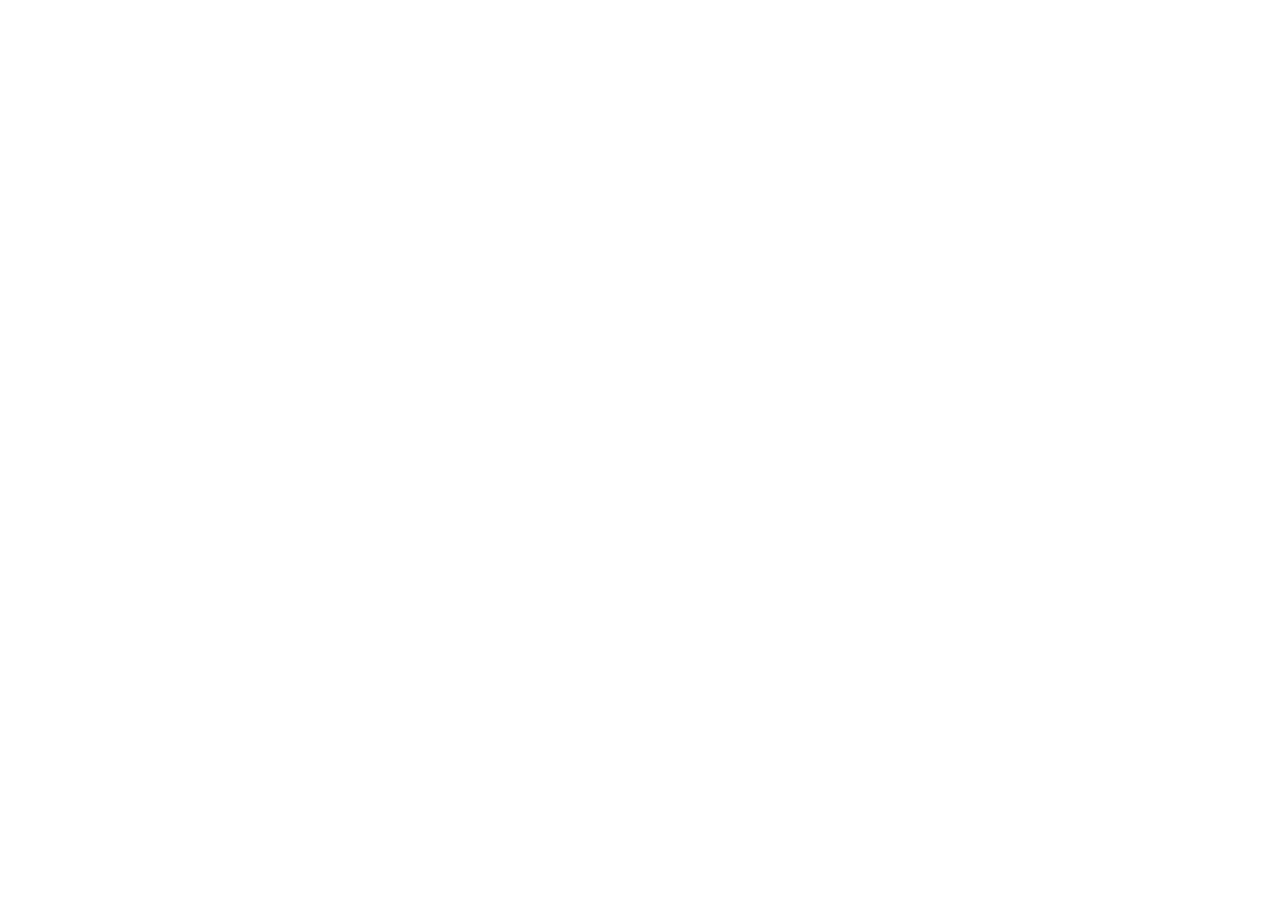
==== index.html @ 43bf314b "feat: setup project architecture with SCSS partials and Satoshi fonts" ====
<!DOCTYPE html>
<html lang="en">
<head>
    <meta charset="UTF-8">
    <meta name="viewport" content="width=device-width, initial-scale=1.0">
    <link rel="stylesheet" href="./styles/css/style.css">
    <title>Collaborative-Web-Build</title>
</head>
<body>
    
</body>
</html>
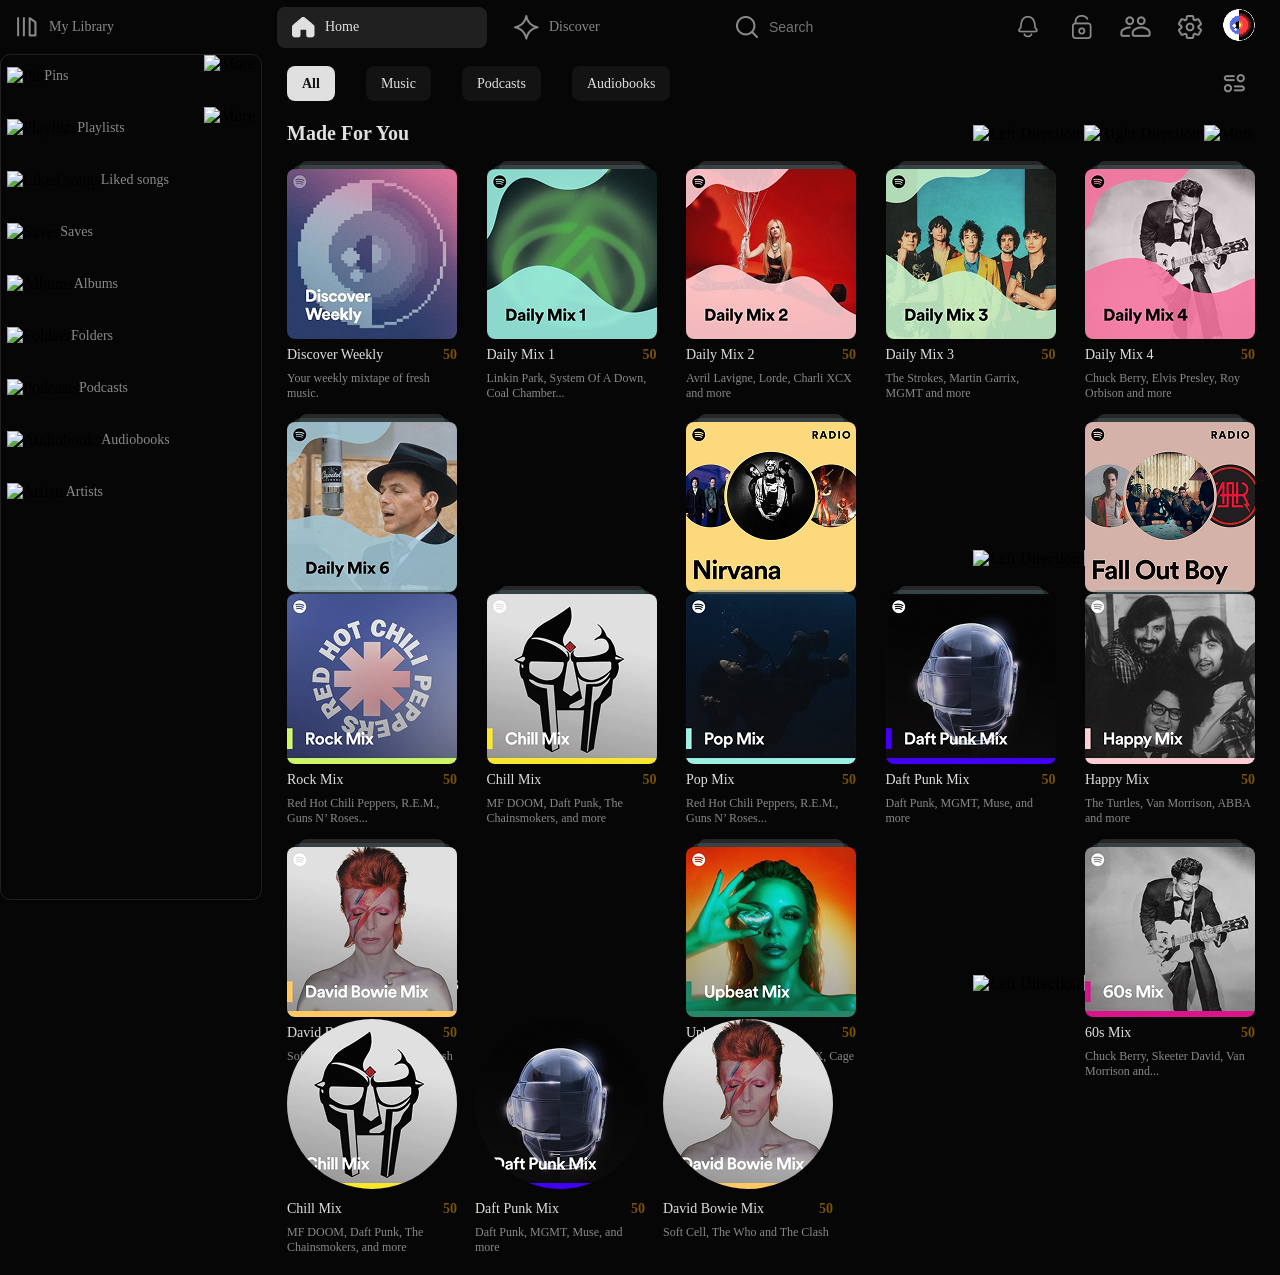
==== commit a58b2d81: "feat: create layout components for header, navigation and music shelves" ====
--- a/index.html
+++ b/index.html
@@ -1,12 +1,390 @@
 <!DOCTYPE html>
 <html lang="en">
+
 <head>
     <meta charset="UTF-8">
     <meta name="viewport" content="width=device-width, initial-scale=1.0">
     <link rel="stylesheet" href="./styles/css/style.css">
     <title>Collaborative-Web-Build</title>
 </head>
+
 <body>
-    
+    <header>
+        <nav class="main-nav">
+            <ul class="my_Library">
+                <li>
+                    <img src="./assets/header_icons/Frame 4.png" alt="Library" />
+                    <a href="/library" class="library-link">My Library </a>
+                </li>
+            </ul>
+            <ul class="home_Page">
+                <li class="active">
+                    <img src="./assets/header_icons/Vector 26.png" alt="Home Page" />
+                    <a href="/">Home</a>
+                </li>
+
+                <li>
+                    <img src="./assets/header_icons/Star 1.png" alt="Discover" />
+                    <a href="/discover">Discover</a>
+                </li>
+
+                <li>
+                    <img src="./assets/header_icons/Ellipse 11.png" alt="Search" class="search-icon" />
+                    <input type="search" placeholder="Search" />
+                </li>
+            </ul>
+        </nav>
+
+        <nav class="user-actions">
+            <ul>
+                <li>
+                    <a href="#"><img src="./assets/header_icons/Frame 5.png" alt="Notifications" /></a>
+                </li>
+                <li>
+                    <a href="#"><img src="./assets/header_icons/Group 101.png" alt="Lock" /></a>
+                </li>
+                <li>
+                    <a href="#"><img src="./assets/header_icons/Group 83.png" alt="Profile" /></a>
+                </li>
+                <li>
+                    <a href="#"><img src="./assets/header_icons/Group 80.png" alt="Settings" /></a>
+                </li>
+                <li>
+                    <img src="./assets/header_icons/Sprite-0002 1.png" alt="User Avatar" class="avatar" />
+                </li>
+            </ul>
+        </nav>
+    </header>
+
+    <main>
+        <nav class="content-filter">
+            <!-- aria-label="Content filter" -->
+            <ul>
+                <li class="active"><a href="#">All</a></li>
+                <li><a href="#">Music</a></li>
+                <li><a href="#">Podcasts</a></li>
+                <li><a href="#">Audiobooks</a></li>
+            </ul>
+            <img src="./assets/header_icons/icons big.png" alt="Icons Big" />
+        </nav>
+
+        <!-- Section Made For You -->
+
+        <section class="shelf_Header">
+            <div class="heading_Area">
+                <h3>Made For You</h3>
+                <div class="direction_Carousel">
+                    <img src="./assets/home_images/icons big (2).png" alt="Left Direction" />
+                    <img src="./assets/home_images/icons big (3).png" alt="Right Direction" />
+                    <img src="./assets/home_images/pc-home-more.png" alt="More" />
+                </div>
+            </div>
+            <section class="made-for-you">
+                <article class="music-card">
+                    <div class="music-card__img-wrapper">
+                        <img src="./assets/home_images/image 6.png" alt="Discover Weekly" />
+                    </div>
+                    <div class="discover_Weekly">
+                        <h4>Discover Weekly</h4>
+                        <span>50</span>
+                    </div>
+                    <p>Your weekly mixtape of fresh music.</p>
+                </article>
+                <article class="music-card">
+                    <div class="music-card__img-wrapper">
+                        <img src="./assets/home_images/image 7.png" alt="Daily Mix 1" />
+                    </div>
+                    <div class="discover_Weekly">
+                        <h4>Daily Mix 1</h4>
+                        <span>50</span>
+                    </div>
+                    <p>Linkin Park, System Of A Down, Coal Chamber...</p>
+                </article>
+                <article class="music-card">
+                    <div class="music-card__img-wrapper">
+                        <img src="./assets/home_images/image 8.png" alt="Daily Mix 2" />
+                    </div>
+                    <div class="discover_Weekly">
+                        <h4>Daily Mix 2</h4>
+                        <span>50</span>
+                    </div>
+                    <p>Avril Lavigne, Lorde, Charli XCX and more</p>
+                </article>
+                <article class="music-card">
+                    <div class="music-card__img-wrapper">
+                        <img src="./assets/home_images/image 9.png" alt="Daily Mix 3" />
+                    </div>
+                    <div class="discover_Weekly">
+                        <h4>Daily Mix 3</h4>
+                        <span>50</span>
+                    </div>
+                    <p>The Strokes, Martin Garrix, MGMT and more</p>
+                </article>
+                <article class="music-card">
+                    <div class="music-card__img-wrapper">
+                        <img src="./assets/home_images/image 10.png" alt="Daily Mix 4" />
+                    </div>
+                    <div class="discover_Weekly">
+                        <h4>Daily Mix 4</h4>
+                        <span>50</span>
+                    </div>
+                    <p>Chuck Berry, Elvis Presley, Roy Orbison and more</p>
+                </article>
+                <article class="music-card">
+                    <div class="music-card__img-wrapper">
+                        <img src="./assets/home_images/image 11.png" alt="Daily Mix 5" />
+                    </div>
+                    <div class="discover_Weekly">
+                        <h4>Daily Mix 5</h4>
+                        <span>50</span>
+                    </div>
+                    <p>Frank Sinatra, Gerhard Trede, Dean Martin and more</p>
+                </article>
+                <article class="music-card">
+                    <div class="music-card__img-wrapper">
+                        <img src="./assets/home_images/image 17.png" alt="Nirvana Radio" />
+                    </div>
+                    <div class="discover_Weekly">
+                        <h4>Nirvana Radio</h4>
+                        <span>50</span>
+                    </div>
+                    <p>The Strokes, Martin Garrix, MGMT and more</p>
+                </article>
+                <article class="music-card">
+                    <div class="music-card__img-wrapper">
+                        <img src="./assets/home_images/image 16.png" alt="Fall Out Boy Radio" />
+                    </div>
+                    <div class="discover_Weekly">
+                        <h4>Fall Out Boy Radio</h4>
+                        <span>50</span>
+                    </div>
+                    <p>Your weekly mixtape of fresh music.</p>
+                </article>
+            </section>
+        </section>
+
+        <!-- Section Your top mixes -->
+
+        <section class="shelf_Header">
+            <div class="heading_Area">
+                <h3>Your top mixes</h3>
+                <div class="direction_Carousel">
+                    <img src="./assets/home_images/icons big (2).png" alt="Left Direction" />
+                    <img src="./assets/home_images/icons big (3).png" alt="Right Direction" />
+                    <img src="./assets/home_images/pc-home-more.png" alt="More" />
+                </div>
+            </div>
+            <section class="made-for-you">
+                <article class="music-card">
+                    <div class="music-card__img-wrapper">
+                        <img src="./assets/home_images/image 2.png" alt="Rock Mix" />
+                    </div>
+                    <div class="discover_Weekly">
+                        <h4>Rock Mix</h4>
+                        <span>50</span>
+                    </div>
+                    <p>Red Hot Chili Peppers, R.E.M., Guns N’ Roses...</p>
+                </article>
+                <article class="music-card">
+                    <div class="music-card__img-wrapper">
+                        <img src="./assets/home_images/image 3.png" alt="Chill Mix" />
+                    </div>
+                    <div class="discover_Weekly">
+                        <h4>Chill Mix</h4>
+                        <span>50</span>
+                    </div>
+                    <p>MF DOOM, Daft Punk, The Chainsmokers, and more</p>
+                </article>
+                <article class="music-card">
+                    <div class="music-card__img-wrapper">
+                        <img src="./assets/home_images/image 4.png" alt="Pop Mix" />
+                    </div>
+                    <div class="discover_Weekly">
+                        <h4>Pop Mix</h4>
+                        <span>50</span>
+                    </div>
+                    <p>Red Hot Chili Peppers, R.E.M., Guns N’ Roses...</p>
+                </article>
+                <article class="music-card">
+                    <div class="music-card__img-wrapper">
+                        <img src="./assets/home_images/image 16 (1).png" alt="Daft Punk Mix" />
+                    </div>
+                    <div class="discover_Weekly">
+                        <h4>Daft Punk Mix</h4>
+                        <span>50</span>
+                    </div>
+                    <p>Daft Punk, MGMT, Muse, and more</p>
+                </article>
+                <article class="music-card">
+                    <div class="music-card__img-wrapper">
+                        <img src="./assets/home_images/image 4 (1).png" alt="Happy Mix" />
+                    </div>
+                    <div class="discover_Weekly">
+                        <h4>Happy Mix</h4>
+                        <span>50</span>
+                    </div>
+                    <p>The Turtles, Van Morrison, ABBA and more</p>
+                </article>
+                <article class="music-card">
+                    <div class="music-card__img-wrapper">
+                        <img src="./assets/home_images/image 17 (1).png" alt="David Bowie Mix" />
+                    </div>
+                    <div class="discover_Weekly">
+                        <h4>David Bowie Mix</h4>
+                        <span>50</span>
+                    </div>
+                    <p>Soft Cell, The Who and The Clash</p>
+                </article>
+                <article class="music-card">
+                    <div class="music-card__img-wrapper">
+                        <img src="./assets/home_images/image 18.png" alt="Upbeat Mix" />
+                    </div>
+                    <div class="discover_Weekly">
+                        <h4>Upbeat Mix</h4>
+                        <span>50</span>
+                    </div>
+                    <p>Kylie Minogue, Charli XCX, Cage The Elephant and...</p>
+                </article>
+                <article class="music-card">
+                    <div class="music-card__img-wrapper">
+                        <img src="./assets/home_images/image 19.png" alt="60s Mix" />
+                    </div>
+                    <div class="discover_Weekly">
+                        <h4>60s Mix</h4>
+                        <span>50</span>
+                    </div>
+                    <p>Chuck Berry, Skeeter David, Van Morrison and...</p>
+                </article>
+            </section>
+        </section>
+
+        <!-- Section Your favorite artists -->
+
+        <!-- მედიაზე არ ვარგა  -->
+
+        <section class="shelf_Header">
+            <div class="heading_Area">
+                <h3>Your favorite artists</h3>
+                <div class="direction_Carousel">
+                    <img src="./assets/home_images/icons big (2).png" alt="Left Direction" />
+                    <img src="./assets/home_images/icons big (3).png" alt="Right Direction" />
+                    <img src="./assets/home_images/pc-home-more.png" alt="More" />
+                </div>
+            </div>
+            <section class="made-for-you fav_Artists">
+                <article class="music-card">
+                    <div class="music-card--rounded">
+                        <img src="./assets/home_images/image 3.png" alt="Chill Mix" />
+                    </div>
+                    <div class="discover_Weekly">
+                        <h4>Chill Mix</h4>
+                        <span>50</span>
+                    </div>
+                    <p>MF DOOM, Daft Punk, The Chainsmokers, and more</p>
+                </article>
+                <article class="music-card">
+                    <div class="music-card--rounded">
+                        <img src="./assets/home_images/image 16 (1).png" alt="Daft Punk Mix" />
+                    </div>
+                    <div class="discover_Weekly">
+                        <h4>Daft Punk Mix</h4>
+                        <span>50</span>
+                    </div>
+                    <p>Daft Punk, MGMT, Muse, and more</p>
+                </article>
+                <article class="music-card">
+                    <div class="music-card--rounded">
+                        <img src="./assets/home_images/image 17 (1).png" alt="David Bowie Mix" />
+                    </div>
+                    <div class="discover_Weekly">
+                        <h4>David Bowie Mix</h4>
+                        <span>50</span>
+                    </div>
+                    <p>Soft Cell, The Who and The Clash</p>
+                </article>
+            </section>
+        </section>
+
+        <!-- left aside section -->
+
+        <aside class="aside_Lists">
+            <div class="sidebar_Items">
+                <div class="filter_Part">
+                    <img src="./assets/aside_icons/icons big (4).png" alt="Pin" />
+                    <a href="#">Pins</a>
+                </div>
+                <img src="./assets/aside_icons/icons big (5).png" alt="More" />
+            </div>
+            <div class="sidebar_Items">
+                <div class="filter_Part">
+                    <img src="./assets/aside_icons/icons big (6).png" alt="Playlists" />
+                    <a href="#">Playlists</a>
+                </div>
+                <img src="./assets/aside_icons/icons big (5).png" alt="More" />
+            </div>
+            <div class="sidebar_Items">
+                <div class="filter_Part">
+                    <img src="./assets/aside_icons/icons big (7).png" alt="Liked songs" />
+                    <a href="#">Liked songs</a>
+                </div>
+            </div>
+            <div class="sidebar_Items">
+                <div class="filter_Part">
+                    <img src="./assets/aside_icons/icons big (8).png" alt="Saves" />
+                    <a href="#">Saves</a>
+                </div>
+            </div>
+            <div class="sidebar_Items">
+                <div class="filter_Part">
+                    <img src="./assets/aside_icons/icons big (9).png" alt="Albums" />
+                    <a href="#">Albums</a>
+                </div>
+            </div>
+            <div class="sidebar_Items">
+                <div class="filter_Part">
+                    <img src="./assets/aside_icons/icons big (10).png" alt="Folders" />
+                    <a href="#">Folders</a>
+                </div>
+            </div>
+            <div class="sidebar_Items">
+                <div class="filter_Part">
+                    <img src="./assets/aside_icons/icons big (11).png" alt="Podcasts" />
+                    <a href="#">Podcasts</a>
+                </div>
+            </div>
+            <div class="sidebar_Items">
+                <div class="filter_Part">
+                    <img src="./assets/aside_icons/icons big (12).png" alt="Audiobooks" />
+                    <a href="#">Audiobooks</a>
+                </div>
+            </div>
+            <div class="sidebar_Items">
+                <div class="filter_Part">
+                    <img src="./assets/aside_icons/icons big (13).png" alt="Artists" />
+                    <a href="#">Artists</a>
+                </div>
+            </div>
+        </aside>
+
+        <!-- right aside section -->
+        <!-- <aside class="activity_aside">
+            <div class="activit_List">
+                <p>Friends Activity</p>
+                <div class="activit_Icons">
+                    <img src="./assets/aside_icons/icons big (14).png" alt="User" />
+                    <img src="./assets/aside_icons/icons big (15).png" alt="Cancel" />
+                </div>
+            </div>
+            <div class="activity_musics">
+                <img src="./assets/aside_icons/friend4.png" alt="Avatar" />
+                <div class="music_desc">
+                    <img src="" alt="">
+                    <p></p>
+                    <span></span>
+                </div>
+            </div>
+        </aside> -->
+    </main>
 </body>
+
 </html>
--- a/styles/css/style.css
+++ b/styles/css/style.css
@@ -0,0 +1,484 @@
+@charset "UTF-8";
+@font-face {
+  font-family: "Satoshi";
+  src: url("../../fonts/Satoshi_complete/WEB/fonts/Satoshi-Regular.woff2") format("woff2"), url("../../fonts/Satoshi_complete/WEB/fonts/Satoshi-Regular.woff") format("woff");
+  font-weight: 400;
+  font-style: normal;
+  font-display: swap;
+}
+@font-face {
+  font-family: "Satoshi";
+  src: url("../../fonts/Satoshi_complete/WEB/fonts/Satoshi-Medium.woff2") format("woff2"), url("../../fonts/Satoshi_complete/WEB/fonts/Satoshi-Medium.woff") format("woff");
+  font-weight: 500;
+  font-style: normal;
+  font-display: swap;
+}
+@font-face {
+  font-family: "Satoshi";
+  src: url("../../fonts/Satoshi_complete/WEB/fonts/Satoshi-Bold.woff2") format("woff2"), url("../../fonts/Satoshi_complete/WEB/fonts/Satoshi-Bold.woff") format("woff");
+  font-weight: 700;
+  font-style: normal;
+  font-display: swap;
+}
+@font-face {
+  font-family: "Satoshi";
+  src: url("../../fonts/Satoshi_complete/WEB/fonts/Satoshi-Black.woff2") format("woff2"), url("../../fonts/Satoshi_complete/WEB/fonts/Satoshi-Black.woff") format("woff");
+  font-weight: 900;
+  font-style: normal;
+  font-display: swap;
+}
+* {
+  margin: 0;
+  padding: 0;
+  box-sizing: border-box;
+  list-style-type: none;
+  text-decoration: none;
+}
+
+body {
+  width: 100%;
+  height: 100vh;
+  background-color: #060606;
+}
+
+a {
+  color: #898989;
+  font-size: 14px;
+  letter-spacing: 3%;
+}
+
+header {
+  width: 100%;
+  height: 54px;
+  display: flex;
+  align-items: center;
+  justify-content: space-between;
+  padding-inline: 15px;
+  position: fixed;
+  top: 0;
+  left: 0;
+  background-color: #060606;
+  z-index: 999;
+}
+
+.main-nav {
+  display: flex;
+  align-items: center;
+}
+
+.my_Library {
+  width: 262px;
+}
+
+.my_Library li {
+  height: 41px;
+  display: flex;
+  align-items: center;
+  gap: 10px;
+  cursor: pointer;
+}
+
+.home_Page {
+  display: flex;
+  gap: 12px;
+}
+
+.home_Page li {
+  height: 41px;
+  display: flex;
+  align-items: center;
+  gap: 10px;
+  width: 210px;
+  padding-inline: 15px;
+  cursor: pointer;
+}
+
+.active {
+  border-radius: 8px;
+  background-color: #202020;
+}
+
+.active a {
+  color: #e0e0e0;
+}
+
+input[type=search] {
+  background: transparent;
+  border: none;
+  outline: none;
+  color: #898989;
+  font-size: 14px;
+  letter-spacing: 3%;
+}
+
+input[type=search]::-webkit-search-cancel-button {
+  -webkit-appearance: none;
+}
+
+.user-actions ul {
+  display: flex;
+  align-items: center;
+  padding-right: 10px;
+  gap: 13px;
+}
+
+.user-actions ul li a {
+  width: 41px;
+  height: 41px;
+  display: flex;
+  justify-content: center;
+  align-items: center;
+}
+
+main {
+  width: 100%;
+  min-height: 100vh;
+  padding-inline: 25px;
+}
+
+.content-filter {
+  height: 59px;
+  width: calc(100% - 262px);
+  padding-inline: 25px;
+  display: flex;
+  align-items: center;
+  justify-content: space-between;
+  position: fixed;
+  top: 54px;
+  left: 262px;
+  z-index: 998;
+  background-color: #060606;
+}
+
+.content-filter ul {
+  display: flex;
+  gap: 31px;
+}
+
+.content-filter ul li {
+  padding-inline: 15px;
+  height: 35px;
+  display: flex;
+  justify-content: center;
+  align-items: center;
+  background-color: rgba(32, 32, 32, 0.5019607843);
+  border-radius: 8px;
+  cursor: pointer;
+}
+
+.content-filter ul a {
+  color: #e0e0e0;
+}
+
+.content-filter ul .active {
+  background-color: #e0e0e0;
+  display: flex;
+  justify-content: center;
+  align-items: center;
+}
+
+.content-filter ul .active a {
+  font-weight: 700;
+  font-size: 14px;
+  color: #111111;
+  letter-spacing: 3%;
+}
+
+/* main sections  */
+.shelf_Header {
+  height: 312px;
+  margin-top: 16px;
+  display: flex;
+  flex-direction: column;
+  justify-content: space-between;
+  gap: 15px;
+  margin-top: 113px;
+  margin-left: 262px;
+}
+
+.heading_Area {
+  height: 41px;
+  width: 100%;
+  display: flex;
+  align-items: center;
+  justify-content: space-between;
+}
+
+.heading_Area h3 {
+  font-size: 20px;
+  font-weight: 700;
+  color: #e0e0e0;
+  letter-spacing: 3%;
+}
+
+.direction_Carousel img {
+  cursor: pointer;
+}
+
+.made-for-you {
+  width: 100%;
+  height: 256px;
+  display: flex;
+  justify-content: space-between;
+  flex-wrap: wrap;
+}
+
+.made-for-you .music-card {
+  height: 253px;
+  width: 170px;
+  display: flex;
+  flex-direction: column;
+  gap: 8px;
+}
+
+.music-card {
+  position: relative;
+}
+
+.music-card__img-wrapper {
+  position: relative;
+  z-index: 1;
+}
+
+.music-card__img-wrapper img {
+  width: 100%;
+  height: 170px;
+  display: block;
+  border-radius: 8px;
+  position: relative;
+  z-index: 2;
+}
+
+.music-card__img-wrapper::before {
+  content: "";
+  position: absolute;
+  top: -4px;
+  left: 6px;
+  right: 6px;
+  height: 100%;
+  background: rgba(86, 120, 126, 0.5568627451);
+  border-radius: 8px;
+  z-index: -1;
+  opacity: 0.6;
+}
+
+.music-card__img-wrapper::after {
+  content: "";
+  position: absolute;
+  top: -8px;
+  left: 12px;
+  right: 12px;
+  height: 100%;
+  background: rgba(201, 202, 202, 0.5568627451);
+  border-radius: 8px;
+  z-index: -2;
+  opacity: 0.3;
+}
+
+.music-card p {
+  font-size: 12px;
+  color: #b3b3b3;
+}
+
+.discover_Weekly {
+  display: flex;
+  justify-content: space-between;
+}
+
+.discover_Weekly h4,
+.discover_Weekly span {
+  font-size: 14px;
+  font-weight: 500;
+  color: #e0e0e0;
+  letter-spacing: 3%;
+}
+
+.discover_Weekly span {
+  color: rgba(212, 141, 10, 0.562);
+  font-weight: bold;
+}
+
+.music-card p {
+  font-size: 12px;
+  color: #898989;
+  letter-spacing: 3%;
+}
+
+/* მედიაზე არ ვარგა  */
+.fav_Artists {
+  justify-content: flex-start;
+  gap: 18px;
+}
+
+.music-card--rounded img {
+  width: 100%;
+  height: 170px;
+  border-radius: 50%;
+}
+
+/* left aside section */
+.aside_Lists {
+  width: 262px;
+  height: calc(100vh - 54px);
+  display: flex;
+  flex-direction: column;
+  gap: 11px;
+  position: absolute;
+  top: 54px;
+  left: 0;
+  z-index: 997;
+  border-radius: 10px;
+  border: 1px solid #202020;
+}
+
+.sidebar_Items {
+  width: 248px;
+  height: 41px;
+  display: flex;
+  align-self: center;
+  justify-content: space-between;
+}
+
+.filter_Part {
+  display: flex;
+  justify-content: center;
+  align-items: center;
+  cursor: pointer;
+}
+
+/* rightaside section */
+.activity_aside {
+  width: 262px;
+  height: calc(100vh - 54px);
+}
+
+.activit_List {
+  width: 100%;
+  display: flex;
+  align-items: center;
+  justify-content: space-between;
+}
+
+.activit_List p {
+  font-size: 14px;
+  font-weight: 500;
+  color: #e0e0e0;
+  letter-spacing: 3%;
+}
+
+* {
+  margin: 0;
+  padding: 0;
+  box-sizing: border-box;
+}
+
+body {
+  width: 100%;
+  height: 100%;
+  background-color: #060606;
+}
+
+main {
+  width: 100%;
+  height: 100%;
+}
+
+.Recent_searches {
+  margin-top: 20px;
+  padding-left: 20px;
+  width: 100%;
+  height: 285px;
+  display: flex;
+  flex-direction: column;
+  justify-content: space-between;
+  gap: 15px;
+}
+
+.Recent_searches h3 {
+  color: #E0E0E0;
+  font-size: 20px;
+  letter-spacing: 3%;
+  font-weight: 700;
+}
+
+.artists_container {
+  height: 229px;
+  width: 100%;
+  display: flex;
+  flex-wrap: wrap;
+  gap: 30px;
+}
+
+.artists {
+  width: 169px;
+  height: 205px;
+  display: flex;
+  flex-direction: column;
+  justify-content: space-between;
+  align-items: center;
+}
+
+.artists p {
+  color: #E0E0E0;
+  font-size: 14px;
+  letter-spacing: 3%;
+}
+
+.circled_img {
+  width: 169px;
+  height: 169px;
+  position: relative;
+}
+
+.daft_Punk {
+  width: 100%;
+  height: 100%;
+  border-radius: 50%;
+}
+
+.icon_close,
+.icon_close_square {
+  width: 40px;
+  height: 40px;
+  border-radius: 50%;
+  position: absolute;
+  top: -0.41px;
+  left: 129px;
+}
+
+.Black_Holes_card {
+  position: relative;
+  width: 170px;
+  height: 229px;
+  display: flex;
+  flex-direction: column;
+  justify-content: space-between;
+}
+
+.square_img {
+  width: 170px;
+  height: 170px;
+  padding-top: 8px;
+}
+
+.Black_Holes {
+  width: 100%;
+  height: 100%;
+  border-radius: 7px;
+  position: relative;
+}
+
+.Black_Holes_card p {
+  font-size: 14px;
+  font-weight: 500;
+  color: #E0E0E0;
+  letter-spacing: 3%;
+}
+
+.Black_Holes_card span {
+  font-size: 12px;
+  letter-spacing: 3%;
+  color: #898989;
+}
+
+/*# sourceMappingURL=style.css.map */
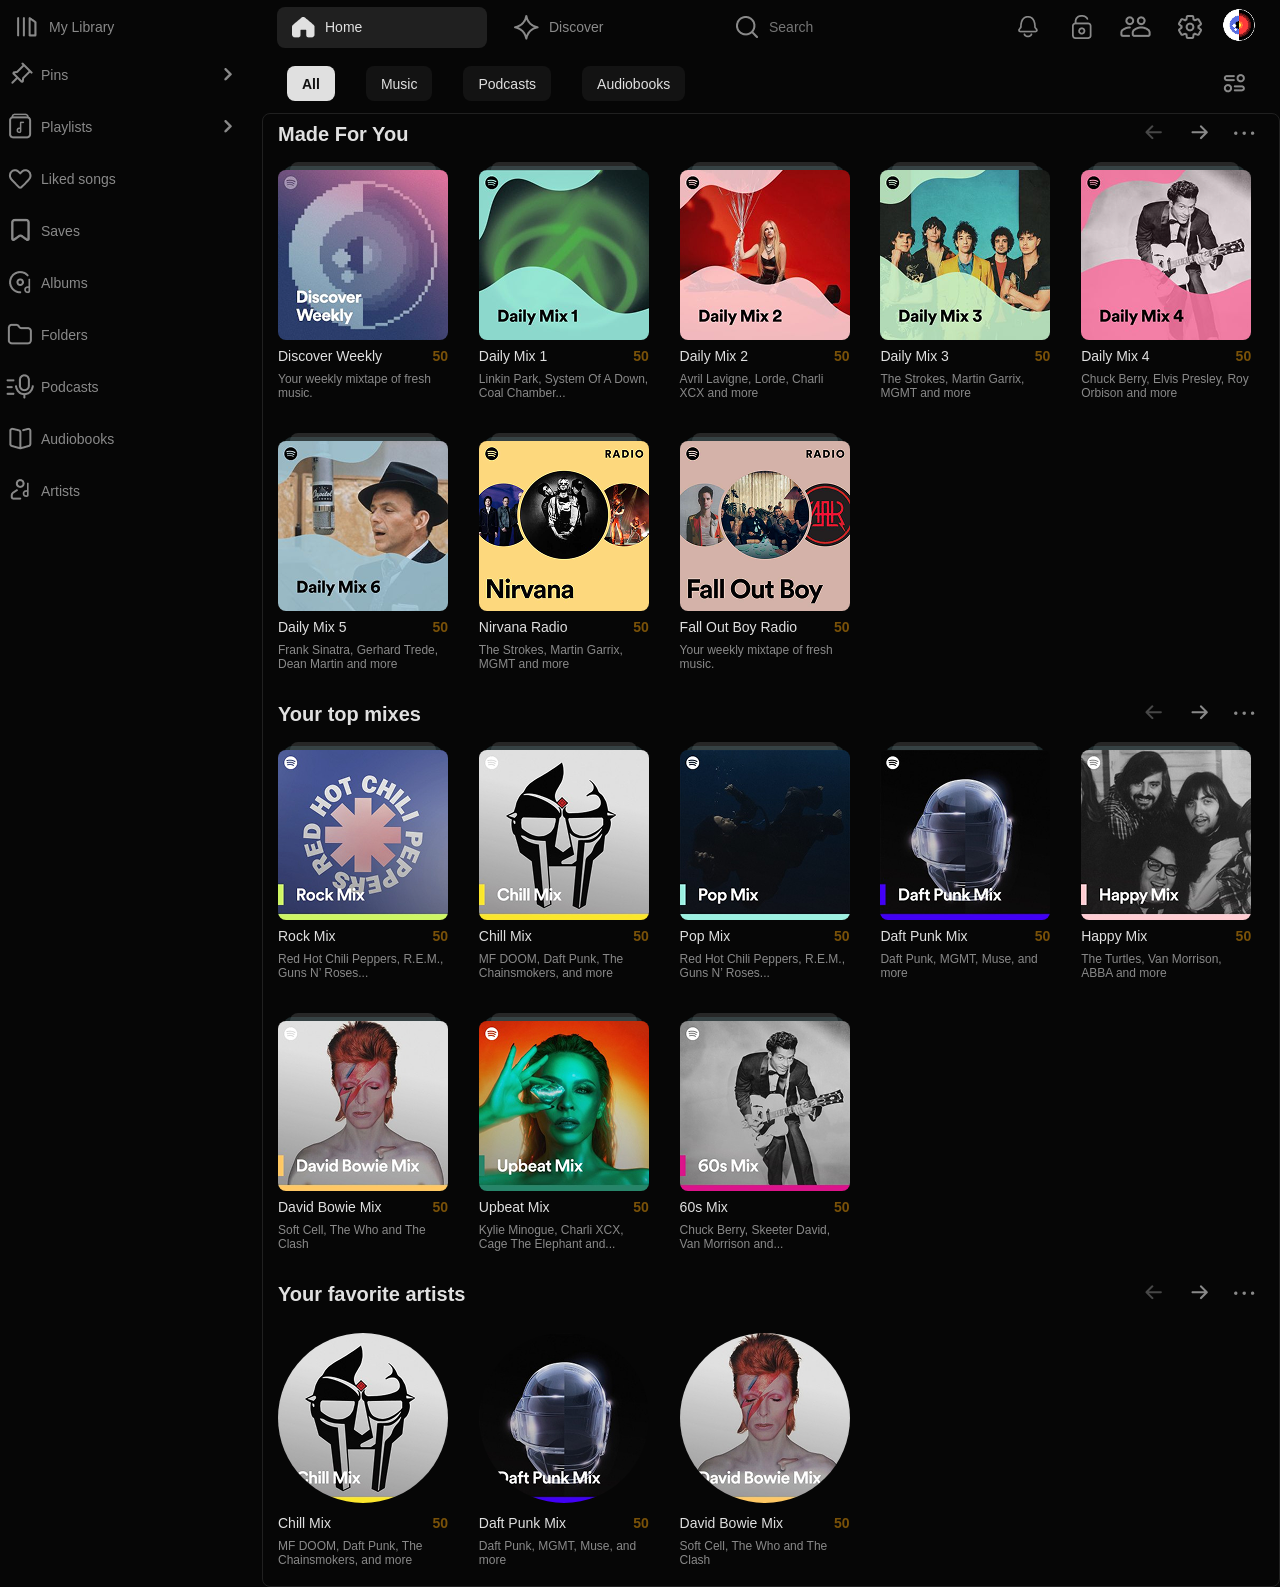
==== commit 825407b5: "feat: Add mixins and improve structure & styling" ====
--- a/index.html
+++ b/index.html
@@ -1,373 +1,443 @@
-<!DOCTYPE html>
+<!doctype html>
 <html lang="en">
-
-<head>
-    <meta charset="UTF-8">
-    <meta name="viewport" content="width=device-width, initial-scale=1.0">
-    <link rel="stylesheet" href="./styles/css/style.css">
+  <head>
+    <meta charset="UTF-8" />
+    <meta name="viewport" content="width=device-width, initial-scale=1.0" />
+    <link rel="stylesheet" href="./styles/css/style.css" />
     <title>Collaborative-Web-Build</title>
-</head>
-
-<body>
-    <header>
-        <nav class="main-nav">
-            <ul class="my_Library">
-                <li>
-                    <img src="./assets/header_icons/Frame 4.png" alt="Library" />
-                    <a href="/library" class="library-link">My Library </a>
-                </li>
-            </ul>
-            <ul class="home_Page">
-                <li class="active">
-                    <img src="./assets/header_icons/Vector 26.png" alt="Home Page" />
-                    <a href="/">Home</a>
-                </li>
-
-                <li>
-                    <img src="./assets/header_icons/Star 1.png" alt="Discover" />
-                    <a href="/discover">Discover</a>
-                </li>
-
-                <li>
-                    <img src="./assets/header_icons/Ellipse 11.png" alt="Search" class="search-icon" />
-                    <input type="search" placeholder="Search" />
-                </li>
-            </ul>
+  </head>
+
+  <body>
+    <header class="main-header">
+      <nav class="main-nav">
+        <ul class="my_Library">
+          <li>
+            <img src="./assets/header_icons/Frame 4.png" alt="Library" />
+            <a href="/library" class="library-link">My Library </a>
+          </li>
+        </ul>
+        <ul class="home_Page">
+          <li class="active">
+            <img src="./assets/header_icons/Vector 26.png" alt="Home Page" />
+            <a href="#">Home</a>
+          </li>
+
+          <li>
+            <img src="./assets/header_icons/Star 1.png" alt="Discover" />
+            <a href="/discover">Discover</a>
+          </li>
+
+          <li>
+            <img
+              src="./assets/header_icons/Ellipse 11.png"
+              alt="Search"
+              class="search-icon"
+            />
+            <input type="search" placeholder="Search" />
+          </li>
+        </ul>
+      </nav>
+
+      <nav class="user-actions">
+        <ul>
+          <li>
+            <a href="#"
+              ><img src="./assets/header_icons/Frame 5.png" alt="Notifications"
+            /></a>
+          </li>
+          <li>
+            <a href="#"
+              ><img src="./assets/header_icons/Group 101.png" alt="Lock"
+            /></a>
+          </li>
+          <li>
+            <a href="#"
+              ><img src="./assets/header_icons/Group 83.png" alt="Profile"
+            /></a>
+          </li>
+          <li>
+            <a href="#"
+              ><img src="./assets/header_icons/Group 80.png" alt="Settings"
+            /></a>
+          </li>
+          <li>
+            <img
+              src="./assets/header_icons/Sprite-0002 1.png"
+              alt="User Avatar"
+              class="avatar"
+            />
+          </li>
+        </ul>
+      </nav>
+    </header>
+
+    <main>
+      <aside class="sidebar">
+        <div class="sidebar_Items">
+          <div class="filter_Part">
+            <img src="./assets/aside_icons/icons big (4).png" alt="Pin" />
+            <a href="#">Pins</a>
+          </div>
+          <img src="./assets/aside_icons/icons big (5).png" alt="More" />
+        </div>
+        <div class="sidebar_Items">
+          <div class="filter_Part">
+            <img src="./assets/aside_icons/icons big (6).png" alt="Playlists" />
+            <a href="#">Playlists</a>
+          </div>
+          <img src="./assets/aside_icons/icons big (5).png" alt="More" />
+        </div>
+        <div class="sidebar_Items">
+          <div class="filter_Part">
+            <img
+              src="./assets/aside_icons/icons big (7).png"
+              alt="Liked songs"
+            />
+            <a href="#">Liked songs</a>
+          </div>
+        </div>
+        <div class="sidebar_Items">
+          <div class="filter_Part">
+            <img src="./assets/aside_icons/icons big (8).png" alt="Saves" />
+            <a href="#">Saves</a>
+          </div>
+        </div>
+        <div class="sidebar_Items">
+          <div class="filter_Part">
+            <img src="./assets/aside_icons/icons big (9).png" alt="Albums" />
+            <a href="#">Albums</a>
+          </div>
+        </div>
+        <div class="sidebar_Items">
+          <div class="filter_Part">
+            <img src="./assets/aside_icons/icons big (10).png" alt="Folders" />
+            <a href="#">Folders</a>
+          </div>
+        </div>
+        <div class="sidebar_Items">
+          <div class="filter_Part">
+            <img src="./assets/aside_icons/icons big (11).png" alt="Podcasts" />
+            <a href="#">Podcasts</a>
+          </div>
+        </div>
+        <div class="sidebar_Items">
+          <div class="filter_Part">
+            <img
+              src="./assets/aside_icons/icons big (12).png"
+              alt="Audiobooks"
+            />
+            <a href="#">Audiobooks</a>
+          </div>
+        </div>
+        <div class="sidebar_Items">
+          <div class="filter_Part">
+            <img src="./assets/aside_icons/icons big (13).png" alt="Artists" />
+            <a href="#">Artists</a>
+          </div>
+        </div>
+      </aside>
+      <section class="main_Content">
+        <nav class="content-filter">
+          <!-- aria-label="Content filter" -->
+          <ul>
+            <li class="active"><a href="#">All</a></li>
+            <li><a href="#">Music</a></li>
+            <li><a href="#">Podcasts</a></li>
+            <li><a href="#">Audiobooks</a></li>
+          </ul>
+          <img src="./assets/header_icons/icons big.png" alt="Icons Big" />
         </nav>
 
-        <nav class="user-actions">
-            <ul>
-                <li>
-                    <a href="#"><img src="./assets/header_icons/Frame 5.png" alt="Notifications" /></a>
-                </li>
-                <li>
-                    <a href="#"><img src="./assets/header_icons/Group 101.png" alt="Lock" /></a>
-                </li>
-                <li>
-                    <a href="#"><img src="./assets/header_icons/Group 83.png" alt="Profile" /></a>
-                </li>
-                <li>
-                    <a href="#"><img src="./assets/header_icons/Group 80.png" alt="Settings" /></a>
-                </li>
-                <li>
-                    <img src="./assets/header_icons/Sprite-0002 1.png" alt="User Avatar" class="avatar" />
-                </li>
-            </ul>
-        </nav>
-    </header>
-
-    <main>
-        <nav class="content-filter">
-            <!-- aria-label="Content filter" -->
-            <ul>
-                <li class="active"><a href="#">All</a></li>
-                <li><a href="#">Music</a></li>
-                <li><a href="#">Podcasts</a></li>
-                <li><a href="#">Audiobooks</a></li>
-            </ul>
-            <img src="./assets/header_icons/icons big.png" alt="Icons Big" />
-        </nav>
-
         <!-- Section Made For You -->
 
-        <section class="shelf_Header">
-            <div class="heading_Area">
-                <h3>Made For You</h3>
-                <div class="direction_Carousel">
-                    <img src="./assets/home_images/icons big (2).png" alt="Left Direction" />
-                    <img src="./assets/home_images/icons big (3).png" alt="Right Direction" />
-                    <img src="./assets/home_images/pc-home-more.png" alt="More" />
-                </div>
+        <section class="shelf">
+          <header class="heading-area">
+            <h3>Made For You</h3>
+            <div class="direction-carousel">
+              <img
+                src="./assets/home_images/icons big (2).png"
+                alt="Left Direction"
+              />
+              <img
+                src="./assets/home_images/icons big (3).png"
+                alt="Right Direction"
+              />
+              <img src="./assets/home_images/pc-home-more.png" alt="More" />
             </div>
-            <section class="made-for-you">
-                <article class="music-card">
-                    <div class="music-card__img-wrapper">
-                        <img src="./assets/home_images/image 6.png" alt="Discover Weekly" />
-                    </div>
-                    <div class="discover_Weekly">
-                        <h4>Discover Weekly</h4>
-                        <span>50</span>
-                    </div>
-                    <p>Your weekly mixtape of fresh music.</p>
-                </article>
-                <article class="music-card">
-                    <div class="music-card__img-wrapper">
-                        <img src="./assets/home_images/image 7.png" alt="Daily Mix 1" />
-                    </div>
-                    <div class="discover_Weekly">
-                        <h4>Daily Mix 1</h4>
-                        <span>50</span>
-                    </div>
-                    <p>Linkin Park, System Of A Down, Coal Chamber...</p>
-                </article>
-                <article class="music-card">
-                    <div class="music-card__img-wrapper">
-                        <img src="./assets/home_images/image 8.png" alt="Daily Mix 2" />
-                    </div>
-                    <div class="discover_Weekly">
-                        <h4>Daily Mix 2</h4>
-                        <span>50</span>
-                    </div>
-                    <p>Avril Lavigne, Lorde, Charli XCX and more</p>
-                </article>
-                <article class="music-card">
-                    <div class="music-card__img-wrapper">
-                        <img src="./assets/home_images/image 9.png" alt="Daily Mix 3" />
-                    </div>
-                    <div class="discover_Weekly">
-                        <h4>Daily Mix 3</h4>
-                        <span>50</span>
-                    </div>
-                    <p>The Strokes, Martin Garrix, MGMT and more</p>
-                </article>
-                <article class="music-card">
-                    <div class="music-card__img-wrapper">
-                        <img src="./assets/home_images/image 10.png" alt="Daily Mix 4" />
-                    </div>
-                    <div class="discover_Weekly">
-                        <h4>Daily Mix 4</h4>
-                        <span>50</span>
-                    </div>
-                    <p>Chuck Berry, Elvis Presley, Roy Orbison and more</p>
-                </article>
-                <article class="music-card">
-                    <div class="music-card__img-wrapper">
-                        <img src="./assets/home_images/image 11.png" alt="Daily Mix 5" />
-                    </div>
-                    <div class="discover_Weekly">
-                        <h4>Daily Mix 5</h4>
-                        <span>50</span>
-                    </div>
-                    <p>Frank Sinatra, Gerhard Trede, Dean Martin and more</p>
-                </article>
-                <article class="music-card">
-                    <div class="music-card__img-wrapper">
-                        <img src="./assets/home_images/image 17.png" alt="Nirvana Radio" />
-                    </div>
-                    <div class="discover_Weekly">
-                        <h4>Nirvana Radio</h4>
-                        <span>50</span>
-                    </div>
-                    <p>The Strokes, Martin Garrix, MGMT and more</p>
-                </article>
-                <article class="music-card">
-                    <div class="music-card__img-wrapper">
-                        <img src="./assets/home_images/image 16.png" alt="Fall Out Boy Radio" />
-                    </div>
-                    <div class="discover_Weekly">
-                        <h4>Fall Out Boy Radio</h4>
-                        <span>50</span>
-                    </div>
-                    <p>Your weekly mixtape of fresh music.</p>
-                </article>
-            </section>
+          </header>
+          <div class="made-for-you">
+            <article class="music-card">
+              <div class="music-card__img-wrapper">
+                <img
+                  src="./assets/home_images/image 6.png"
+                  alt="Discover Weekly"
+                />
+              </div>
+              <div class="discover-weekly">
+                <h4>Discover Weekly</h4>
+                <span>50</span>
+              </div>
+              <p>Your weekly mixtape of fresh music.</p>
+            </article>
+            <article class="music-card">
+              <div class="music-card__img-wrapper">
+                <img src="./assets/home_images/image 7.png" alt="Daily Mix 1" />
+              </div>
+              <div class="discover-weekly">
+                <h4>Daily Mix 1</h4>
+                <span>50</span>
+              </div>
+              <p>Linkin Park, System Of A Down, Coal Chamber...</p>
+            </article>
+            <article class="music-card">
+              <div class="music-card__img-wrapper">
+                <img src="./assets/home_images/image 8.png" alt="Daily Mix 2" />
+              </div>
+              <div class="discover-weekly">
+                <h4>Daily Mix 2</h4>
+                <span>50</span>
+              </div>
+              <p>Avril Lavigne, Lorde, Charli XCX and more</p>
+            </article>
+            <article class="music-card">
+              <div class="music-card__img-wrapper">
+                <img src="./assets/home_images/image 9.png" alt="Daily Mix 3" />
+              </div>
+              <div class="discover-weekly">
+                <h4>Daily Mix 3</h4>
+                <span>50</span>
+              </div>
+              <p>The Strokes, Martin Garrix, MGMT and more</p>
+            </article>
+            <article class="music-card">
+              <div class="music-card__img-wrapper">
+                <img
+                  src="./assets/home_images/image 10.png"
+                  alt="Daily Mix 4"
+                />
+              </div>
+              <div class="discover-weekly">
+                <h4>Daily Mix 4</h4>
+                <span>50</span>
+              </div>
+              <p>Chuck Berry, Elvis Presley, Roy Orbison and more</p>
+            </article>
+            <article class="music-card">
+              <div class="music-card__img-wrapper">
+                <img
+                  src="./assets/home_images/image 11.png"
+                  alt="Daily Mix 5"
+                />
+              </div>
+              <div class="discover-weekly">
+                <h4>Daily Mix 5</h4>
+                <span>50</span>
+              </div>
+              <p>Frank Sinatra, Gerhard Trede, Dean Martin and more</p>
+            </article>
+            <article class="music-card">
+              <div class="music-card__img-wrapper">
+                <img
+                  src="./assets/home_images/image 17.png"
+                  alt="Nirvana Radio"
+                />
+              </div>
+              <div class="discover-weekly">
+                <h4>Nirvana Radio</h4>
+                <span>50</span>
+              </div>
+              <p>The Strokes, Martin Garrix, MGMT and more</p>
+            </article>
+            <article class="music-card">
+              <div class="music-card__img-wrapper">
+                <img
+                  src="./assets/home_images/image 16.png"
+                  alt="Fall Out Boy Radio"
+                />
+              </div>
+              <div class="discover-weekly">
+                <h4>Fall Out Boy Radio</h4>
+                <span>50</span>
+              </div>
+              <p>Your weekly mixtape of fresh music.</p>
+            </article>
+          </div>
         </section>
 
         <!-- Section Your top mixes -->
 
-        <section class="shelf_Header">
-            <div class="heading_Area">
-                <h3>Your top mixes</h3>
-                <div class="direction_Carousel">
-                    <img src="./assets/home_images/icons big (2).png" alt="Left Direction" />
-                    <img src="./assets/home_images/icons big (3).png" alt="Right Direction" />
-                    <img src="./assets/home_images/pc-home-more.png" alt="More" />
-                </div>
+        <section class="shelf">
+          <header class="heading-area">
+            <h3>Your top mixes</h3>
+            <div class="direction-carousel">
+              <img
+                src="./assets/home_images/icons big (2).png"
+                alt="Left Direction"
+              />
+              <img
+                src="./assets/home_images/icons big (3).png"
+                alt="Right Direction"
+              />
+              <img src="./assets/home_images/pc-home-more.png" alt="More" />
             </div>
-            <section class="made-for-you">
-                <article class="music-card">
-                    <div class="music-card__img-wrapper">
-                        <img src="./assets/home_images/image 2.png" alt="Rock Mix" />
-                    </div>
-                    <div class="discover_Weekly">
-                        <h4>Rock Mix</h4>
-                        <span>50</span>
-                    </div>
-                    <p>Red Hot Chili Peppers, R.E.M., Guns N’ Roses...</p>
-                </article>
-                <article class="music-card">
-                    <div class="music-card__img-wrapper">
-                        <img src="./assets/home_images/image 3.png" alt="Chill Mix" />
-                    </div>
-                    <div class="discover_Weekly">
-                        <h4>Chill Mix</h4>
-                        <span>50</span>
-                    </div>
-                    <p>MF DOOM, Daft Punk, The Chainsmokers, and more</p>
-                </article>
-                <article class="music-card">
-                    <div class="music-card__img-wrapper">
-                        <img src="./assets/home_images/image 4.png" alt="Pop Mix" />
-                    </div>
-                    <div class="discover_Weekly">
-                        <h4>Pop Mix</h4>
-                        <span>50</span>
-                    </div>
-                    <p>Red Hot Chili Peppers, R.E.M., Guns N’ Roses...</p>
-                </article>
-                <article class="music-card">
-                    <div class="music-card__img-wrapper">
-                        <img src="./assets/home_images/image 16 (1).png" alt="Daft Punk Mix" />
-                    </div>
-                    <div class="discover_Weekly">
-                        <h4>Daft Punk Mix</h4>
-                        <span>50</span>
-                    </div>
-                    <p>Daft Punk, MGMT, Muse, and more</p>
-                </article>
-                <article class="music-card">
-                    <div class="music-card__img-wrapper">
-                        <img src="./assets/home_images/image 4 (1).png" alt="Happy Mix" />
-                    </div>
-                    <div class="discover_Weekly">
-                        <h4>Happy Mix</h4>
-                        <span>50</span>
-                    </div>
-                    <p>The Turtles, Van Morrison, ABBA and more</p>
-                </article>
-                <article class="music-card">
-                    <div class="music-card__img-wrapper">
-                        <img src="./assets/home_images/image 17 (1).png" alt="David Bowie Mix" />
-                    </div>
-                    <div class="discover_Weekly">
-                        <h4>David Bowie Mix</h4>
-                        <span>50</span>
-                    </div>
-                    <p>Soft Cell, The Who and The Clash</p>
-                </article>
-                <article class="music-card">
-                    <div class="music-card__img-wrapper">
-                        <img src="./assets/home_images/image 18.png" alt="Upbeat Mix" />
-                    </div>
-                    <div class="discover_Weekly">
-                        <h4>Upbeat Mix</h4>
-                        <span>50</span>
-                    </div>
-                    <p>Kylie Minogue, Charli XCX, Cage The Elephant and...</p>
-                </article>
-                <article class="music-card">
-                    <div class="music-card__img-wrapper">
-                        <img src="./assets/home_images/image 19.png" alt="60s Mix" />
-                    </div>
-                    <div class="discover_Weekly">
-                        <h4>60s Mix</h4>
-                        <span>50</span>
-                    </div>
-                    <p>Chuck Berry, Skeeter David, Van Morrison and...</p>
-                </article>
-            </section>
+          </header>
+          <div class="made-for-you">
+            <article class="music-card">
+              <div class="music-card__img-wrapper">
+                <img src="./assets/home_images/image 2.png" alt="Rock Mix" />
+              </div>
+              <div class="discover-weekly">
+                <h4>Rock Mix</h4>
+                <span>50</span>
+              </div>
+              <p>Red Hot Chili Peppers, R.E.M., Guns N’ Roses...</p>
+            </article>
+            <article class="music-card">
+              <div class="music-card__img-wrapper">
+                <img src="./assets/home_images/image 3.png" alt="Chill Mix" />
+              </div>
+              <div class="discover-weekly">
+                <h4>Chill Mix</h4>
+                <span>50</span>
+              </div>
+              <p>MF DOOM, Daft Punk, The Chainsmokers, and more</p>
+            </article>
+            <article class="music-card">
+              <div class="music-card__img-wrapper">
+                <img src="./assets/home_images/image 4.png" alt="Pop Mix" />
+              </div>
+              <div class="discover-weekly">
+                <h4>Pop Mix</h4>
+                <span>50</span>
+              </div>
+              <p>Red Hot Chili Peppers, R.E.M., Guns N’ Roses...</p>
+            </article>
+            <article class="music-card">
+              <div class="music-card__img-wrapper">
+                <img
+                  src="./assets/home_images/image 16 (1).png"
+                  alt="Daft Punk Mix"
+                />
+              </div>
+              <div class="discover-weekly">
+                <h4>Daft Punk Mix</h4>
+                <span>50</span>
+              </div>
+              <p>Daft Punk, MGMT, Muse, and more</p>
+            </article>
+            <article class="music-card">
+              <div class="music-card__img-wrapper">
+                <img
+                  src="./assets/home_images/image 4 (1).png"
+                  alt="Happy Mix"
+                />
+              </div>
+              <div class="discover-weekly">
+                <h4>Happy Mix</h4>
+                <span>50</span>
+              </div>
+              <p>The Turtles, Van Morrison, ABBA and more</p>
+            </article>
+            <article class="music-card">
+              <div class="music-card__img-wrapper">
+                <img
+                  src="./assets/home_images/image 17 (1).png"
+                  alt="David Bowie Mix"
+                />
+              </div>
+              <div class="discover-weekly">
+                <h4>David Bowie Mix</h4>
+                <span>50</span>
+              </div>
+              <p>Soft Cell, The Who and The Clash</p>
+            </article>
+            <article class="music-card">
+              <div class="music-card__img-wrapper">
+                <img src="./assets/home_images/image 18.png" alt="Upbeat Mix" />
+              </div>
+              <div class="discover-weekly">
+                <h4>Upbeat Mix</h4>
+                <span>50</span>
+              </div>
+              <p>Kylie Minogue, Charli XCX, Cage The Elephant and...</p>
+            </article>
+            <article class="music-card">
+              <div class="music-card__img-wrapper">
+                <img src="./assets/home_images/image 19.png" alt="60s Mix" />
+              </div>
+              <div class="discover-weekly">
+                <h4>60s Mix</h4>
+                <span>50</span>
+              </div>
+              <p>Chuck Berry, Skeeter David, Van Morrison and...</p>
+            </article>
+          </div>
         </section>
 
         <!-- Section Your favorite artists -->
 
         <!-- მედიაზე არ ვარგა  -->
 
-        <section class="shelf_Header">
-            <div class="heading_Area">
-                <h3>Your favorite artists</h3>
-                <div class="direction_Carousel">
-                    <img src="./assets/home_images/icons big (2).png" alt="Left Direction" />
-                    <img src="./assets/home_images/icons big (3).png" alt="Right Direction" />
-                    <img src="./assets/home_images/pc-home-more.png" alt="More" />
-                </div>
+        <section class="shelf">
+          <header class="heading-area">
+            <h3>Your favorite artists</h3>
+            <div class="direction-carousel">
+              <img
+                src="./assets/home_images/icons big (2).png"
+                alt="Left Direction"
+              />
+              <img
+                src="./assets/home_images/icons big (3).png"
+                alt="Right Direction"
+              />
+              <img src="./assets/home_images/pc-home-more.png" alt="More" />
             </div>
-            <section class="made-for-you fav_Artists">
-                <article class="music-card">
-                    <div class="music-card--rounded">
-                        <img src="./assets/home_images/image 3.png" alt="Chill Mix" />
-                    </div>
-                    <div class="discover_Weekly">
-                        <h4>Chill Mix</h4>
-                        <span>50</span>
-                    </div>
-                    <p>MF DOOM, Daft Punk, The Chainsmokers, and more</p>
-                </article>
-                <article class="music-card">
-                    <div class="music-card--rounded">
-                        <img src="./assets/home_images/image 16 (1).png" alt="Daft Punk Mix" />
-                    </div>
-                    <div class="discover_Weekly">
-                        <h4>Daft Punk Mix</h4>
-                        <span>50</span>
-                    </div>
-                    <p>Daft Punk, MGMT, Muse, and more</p>
-                </article>
-                <article class="music-card">
-                    <div class="music-card--rounded">
-                        <img src="./assets/home_images/image 17 (1).png" alt="David Bowie Mix" />
-                    </div>
-                    <div class="discover_Weekly">
-                        <h4>David Bowie Mix</h4>
-                        <span>50</span>
-                    </div>
-                    <p>Soft Cell, The Who and The Clash</p>
-                </article>
-            </section>
+          </header>
+          <div class="made-for-you favourite-artists">
+            <article class="music-card">
+              <div class="music-card--rounded">
+                <img src="./assets/home_images/image 3.png" alt="Chill Mix" />
+              </div>
+              <div class="discover-weekly">
+                <h4>Chill Mix</h4>
+                <span>50</span>
+              </div>
+              <p>MF DOOM, Daft Punk, The Chainsmokers, and more</p>
+            </article>
+            <article class="music-card">
+              <div class="music-card--rounded">
+                <img
+                  src="./assets/home_images/image 16 (1).png"
+                  alt="Daft Punk Mix"
+                />
+              </div>
+              <div class="discover-weekly">
+                <h4>Daft Punk Mix</h4>
+                <span>50</span>
+              </div>
+              <p>Daft Punk, MGMT, Muse, and more</p>
+            </article>
+            <article class="music-card">
+              <div class="music-card--rounded">
+                <img
+                  src="./assets/home_images/image 17 (1).png"
+                  alt="David Bowie Mix"
+                />
+              </div>
+              <div class="discover-weekly">
+                <h4>David Bowie Mix</h4>
+                <span>50</span>
+              </div>
+              <p>Soft Cell, The Who and The Clash</p>
+            </article>
+          </div>
         </section>
-
-        <!-- left aside section -->
-
-        <aside class="aside_Lists">
-            <div class="sidebar_Items">
-                <div class="filter_Part">
-                    <img src="./assets/aside_icons/icons big (4).png" alt="Pin" />
-                    <a href="#">Pins</a>
-                </div>
-                <img src="./assets/aside_icons/icons big (5).png" alt="More" />
-            </div>
-            <div class="sidebar_Items">
-                <div class="filter_Part">
-                    <img src="./assets/aside_icons/icons big (6).png" alt="Playlists" />
-                    <a href="#">Playlists</a>
-                </div>
-                <img src="./assets/aside_icons/icons big (5).png" alt="More" />
-            </div>
-            <div class="sidebar_Items">
-                <div class="filter_Part">
-                    <img src="./assets/aside_icons/icons big (7).png" alt="Liked songs" />
-                    <a href="#">Liked songs</a>
-                </div>
-            </div>
-            <div class="sidebar_Items">
-                <div class="filter_Part">
-                    <img src="./assets/aside_icons/icons big (8).png" alt="Saves" />
-                    <a href="#">Saves</a>
-                </div>
-            </div>
-            <div class="sidebar_Items">
-                <div class="filter_Part">
-                    <img src="./assets/aside_icons/icons big (9).png" alt="Albums" />
-                    <a href="#">Albums</a>
-                </div>
-            </div>
-            <div class="sidebar_Items">
-                <div class="filter_Part">
-                    <img src="./assets/aside_icons/icons big (10).png" alt="Folders" />
-                    <a href="#">Folders</a>
-                </div>
-            </div>
-            <div class="sidebar_Items">
-                <div class="filter_Part">
-                    <img src="./assets/aside_icons/icons big (11).png" alt="Podcasts" />
-                    <a href="#">Podcasts</a>
-                </div>
-            </div>
-            <div class="sidebar_Items">
-                <div class="filter_Part">
-                    <img src="./assets/aside_icons/icons big (12).png" alt="Audiobooks" />
-                    <a href="#">Audiobooks</a>
-                </div>
-            </div>
-            <div class="sidebar_Items">
-                <div class="filter_Part">
-                    <img src="./assets/aside_icons/icons big (13).png" alt="Artists" />
-                    <a href="#">Artists</a>
-                </div>
-            </div>
-        </aside>
-
-        <!-- right aside section -->
-        <!-- <aside class="activity_aside">
+      </section>
+
+      <!-- left aside section -->
+
+      <!-- right aside section -->
+      <!-- <aside class="activity_aside">
             <div class="activit_List">
                 <p>Friends Activity</p>
                 <div class="activit_Icons">
@@ -385,6 +455,5 @@
             </div>
         </aside> -->
     </main>
-</body>
-
-</html>+  </body>
+</html>
--- a/styles/css/style.css
+++ b/styles/css/style.css
@@ -39,20 +39,21 @@
   width: 100%;
   height: 100vh;
   background-color: #060606;
+  font-family: "Satoshi", sans-serif;
 }
 
 a {
+  font-size: 14px;
   color: #898989;
-  font-size: 14px;
-  letter-spacing: 3%;
-}
-
-header {
+  letter-spacing: 3%;
+}
+
+.main-header {
   width: 100%;
   height: 54px;
   display: flex;
-  align-items: center;
-  justify-content: space-between;
+  justify-content: space-between;
+  align-items: center;
   padding-inline: 15px;
   position: fixed;
   top: 0;
@@ -106,8 +107,8 @@
   background: transparent;
   border: none;
   outline: none;
+  font-size: 14px;
   color: #898989;
-  font-size: 14px;
   letter-spacing: 3%;
 }
 
@@ -133,7 +134,8 @@
 main {
   width: 100%;
   min-height: 100vh;
-  padding-inline: 25px;
+  padding-top: 54px;
+  display: flex;
 }
 
 .content-filter {
@@ -141,8 +143,8 @@
   width: calc(100% - 262px);
   padding-inline: 25px;
   display: flex;
-  align-items: center;
-  justify-content: space-between;
+  justify-content: space-between;
+  align-items: center;
   position: fixed;
   top: 54px;
   left: 262px;
@@ -185,42 +187,48 @@
 }
 
 /* main sections  */
-.shelf_Header {
-  height: 312px;
-  margin-top: 16px;
+.main_Content {
+  display: flex;
+  flex-direction: column;
+  width: calc(100% - 262px);
+  margin-top: 59px;
+  border-radius: 8px;
+  border: 1px solid #202020;
+  padding-inline: 15px;
+}
+
+.shelf {
+  min-height: 312px;
   display: flex;
   flex-direction: column;
   justify-content: space-between;
   gap: 15px;
-  margin-top: 113px;
-  margin-left: 262px;
-}
-
-.heading_Area {
+}
+
+.heading-area {
   height: 41px;
   width: 100%;
   display: flex;
-  align-items: center;
-  justify-content: space-between;
-}
-
-.heading_Area h3 {
+  justify-content: space-between;
+  align-items: center;
+}
+
+.heading-area h3 {
+  font-weight: 700;
   font-size: 20px;
-  font-weight: 700;
   color: #e0e0e0;
   letter-spacing: 3%;
 }
 
-.direction_Carousel img {
+.direction-carousel img {
   cursor: pointer;
 }
 
 .made-for-you {
   width: 100%;
-  height: 256px;
-  display: flex;
-  justify-content: space-between;
-  flex-wrap: wrap;
+  display: grid;
+  grid-template-columns: repeat(auto-fill, minmax(170px, 1fr));
+  gap: 18px;
 }
 
 .made-for-you .music-card {
@@ -280,20 +288,20 @@
   color: #b3b3b3;
 }
 
-.discover_Weekly {
-  display: flex;
-  justify-content: space-between;
-}
-
-.discover_Weekly h4,
-.discover_Weekly span {
-  font-size: 14px;
+.discover-weekly {
+  display: flex;
+  justify-content: space-between;
+}
+
+.discover-weekly h4,
+.discover-weekly span {
+  font-size: 14px;
+  color: #e0e0e0;
+  letter-spacing: 3%;
   font-weight: 500;
-  color: #e0e0e0;
-  letter-spacing: 3%;
-}
-
-.discover_Weekly span {
+}
+
+.discover-weekly span {
   color: rgba(212, 141, 10, 0.562);
   font-weight: bold;
 }
@@ -305,7 +313,7 @@
 }
 
 /* მედიაზე არ ვარგა  */
-.fav_Artists {
+.favourite-artists {
   justify-content: flex-start;
   gap: 18px;
 }
@@ -317,26 +325,20 @@
 }
 
 /* left aside section */
-.aside_Lists {
+.sidebar {
   width: 262px;
-  height: calc(100vh - 54px);
+  min-height: 100vh;
   display: flex;
   flex-direction: column;
   gap: 11px;
-  position: absolute;
-  top: 54px;
-  left: 0;
-  z-index: 997;
-  border-radius: 10px;
-  border: 1px solid #202020;
 }
 
 .sidebar_Items {
   width: 248px;
   height: 41px;
   display: flex;
-  align-self: center;
-  justify-content: space-between;
+  justify-content: space-between;
+  align-items: center;
 }
 
 .filter_Part {
@@ -347,25 +349,6 @@
 }
 
 /* rightaside section */
-.activity_aside {
-  width: 262px;
-  height: calc(100vh - 54px);
-}
-
-.activit_List {
-  width: 100%;
-  display: flex;
-  align-items: center;
-  justify-content: space-between;
-}
-
-.activit_List p {
-  font-size: 14px;
-  font-weight: 500;
-  color: #e0e0e0;
-  letter-spacing: 3%;
-}
-
 * {
   margin: 0;
   padding: 0;
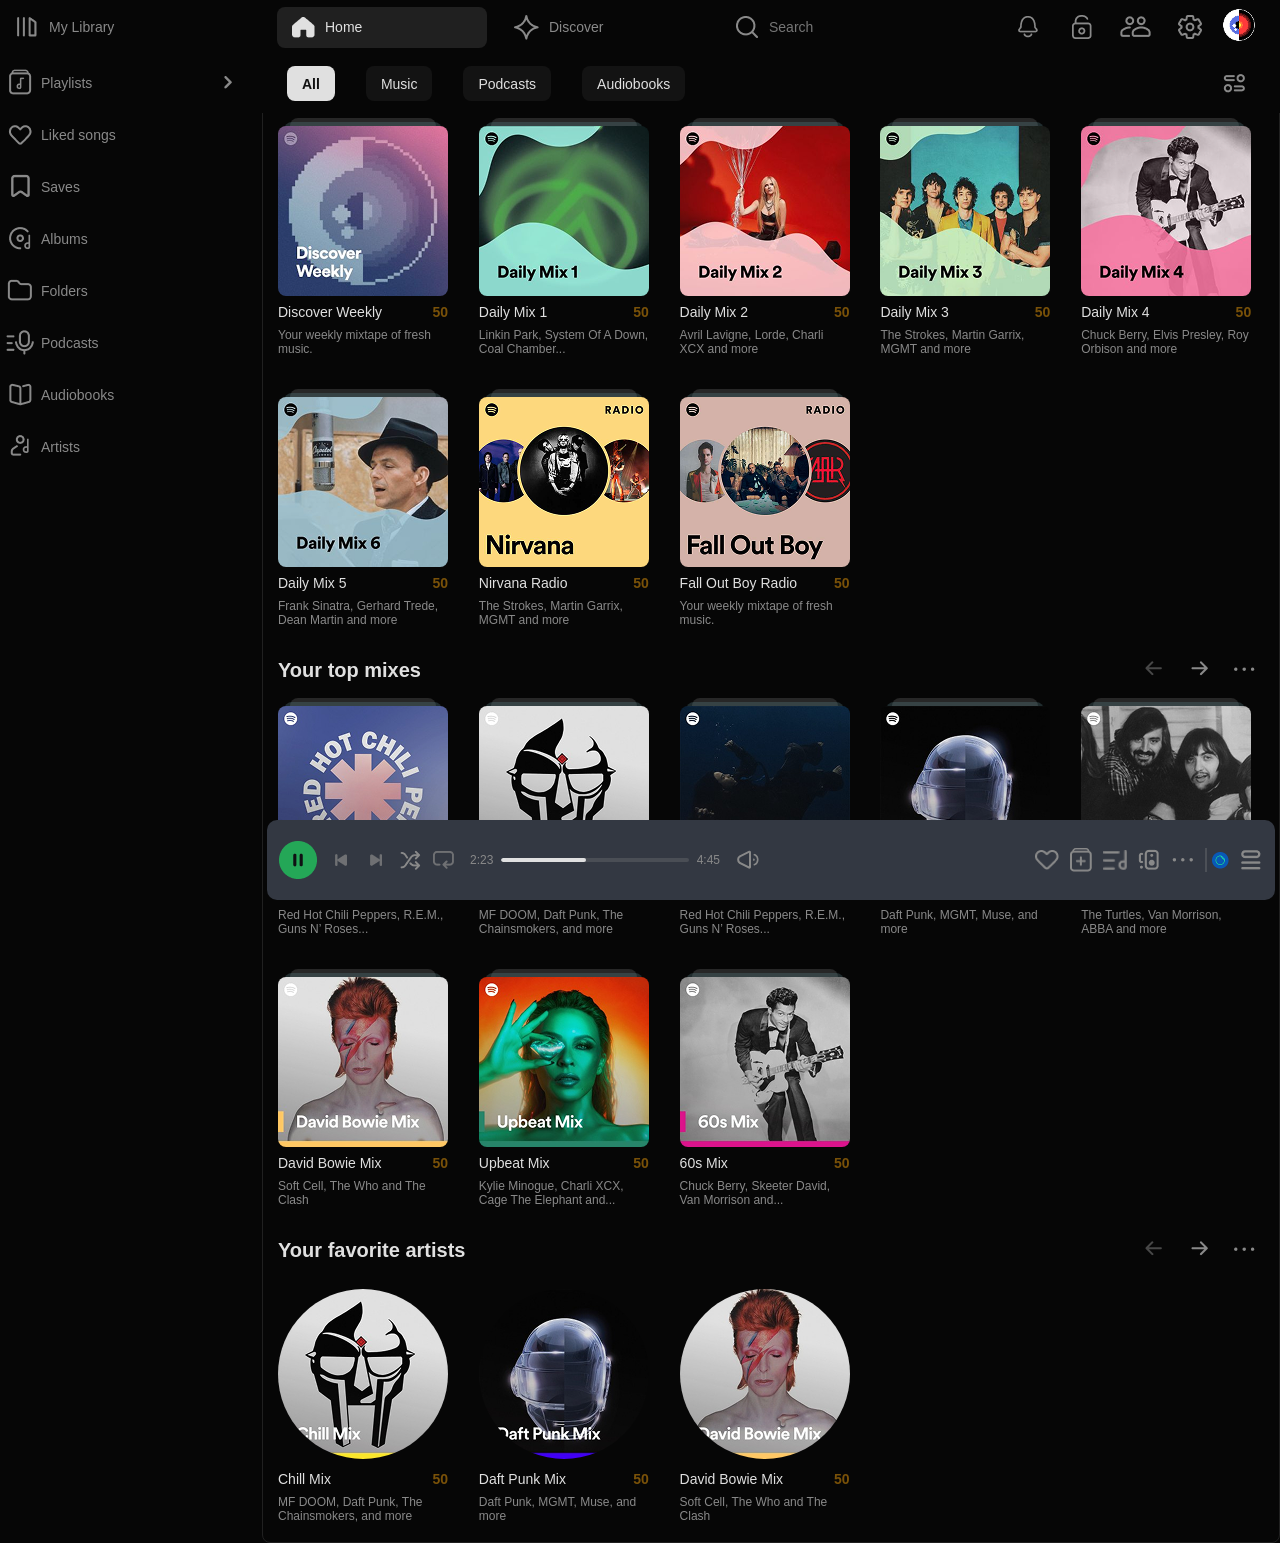
==== commit ef763014: "refactor: move header, sidebar, and navbar to external HTML/SCSS. feat: implement footer component w" ====
--- a/index.html
+++ b/index.html
@@ -1,443 +1,269 @@
 <!doctype html>
 <html lang="en">
-  <head>
+
+<head>
     <meta charset="UTF-8" />
     <meta name="viewport" content="width=device-width, initial-scale=1.0" />
     <link rel="stylesheet" href="./styles/css/style.css" />
     <title>Collaborative-Web-Build</title>
-  </head>
-
-  <body>
-    <header class="main-header">
-      <nav class="main-nav">
-        <ul class="my_Library">
-          <li>
-            <img src="./assets/header_icons/Frame 4.png" alt="Library" />
-            <a href="/library" class="library-link">My Library </a>
-          </li>
-        </ul>
-        <ul class="home_Page">
-          <li class="active">
-            <img src="./assets/header_icons/Vector 26.png" alt="Home Page" />
-            <a href="#">Home</a>
-          </li>
-
-          <li>
-            <img src="./assets/header_icons/Star 1.png" alt="Discover" />
-            <a href="/discover">Discover</a>
-          </li>
-
-          <li>
-            <img
-              src="./assets/header_icons/Ellipse 11.png"
-              alt="Search"
-              class="search-icon"
-            />
-            <input type="search" placeholder="Search" />
-          </li>
-        </ul>
-      </nav>
-
-      <nav class="user-actions">
-        <ul>
-          <li>
-            <a href="#"
-              ><img src="./assets/header_icons/Frame 5.png" alt="Notifications"
-            /></a>
-          </li>
-          <li>
-            <a href="#"
-              ><img src="./assets/header_icons/Group 101.png" alt="Lock"
-            /></a>
-          </li>
-          <li>
-            <a href="#"
-              ><img src="./assets/header_icons/Group 83.png" alt="Profile"
-            /></a>
-          </li>
-          <li>
-            <a href="#"
-              ><img src="./assets/header_icons/Group 80.png" alt="Settings"
-            /></a>
-          </li>
-          <li>
-            <img
-              src="./assets/header_icons/Sprite-0002 1.png"
-              alt="User Avatar"
-              class="avatar"
-            />
-          </li>
-        </ul>
-      </nav>
-    </header>
+</head>
+
+<body>
+
+    <!-- import main header using js -->
+    <div id="header-placeholder"></div>
 
     <main>
-      <aside class="sidebar">
-        <div class="sidebar_Items">
-          <div class="filter_Part">
-            <img src="./assets/aside_icons/icons big (4).png" alt="Pin" />
-            <a href="#">Pins</a>
-          </div>
-          <img src="./assets/aside_icons/icons big (5).png" alt="More" />
-        </div>
-        <div class="sidebar_Items">
-          <div class="filter_Part">
-            <img src="./assets/aside_icons/icons big (6).png" alt="Playlists" />
-            <a href="#">Playlists</a>
-          </div>
-          <img src="./assets/aside_icons/icons big (5).png" alt="More" />
-        </div>
-        <div class="sidebar_Items">
-          <div class="filter_Part">
-            <img
-              src="./assets/aside_icons/icons big (7).png"
-              alt="Liked songs"
-            />
-            <a href="#">Liked songs</a>
-          </div>
-        </div>
-        <div class="sidebar_Items">
-          <div class="filter_Part">
-            <img src="./assets/aside_icons/icons big (8).png" alt="Saves" />
-            <a href="#">Saves</a>
-          </div>
-        </div>
-        <div class="sidebar_Items">
-          <div class="filter_Part">
-            <img src="./assets/aside_icons/icons big (9).png" alt="Albums" />
-            <a href="#">Albums</a>
-          </div>
-        </div>
-        <div class="sidebar_Items">
-          <div class="filter_Part">
-            <img src="./assets/aside_icons/icons big (10).png" alt="Folders" />
-            <a href="#">Folders</a>
-          </div>
-        </div>
-        <div class="sidebar_Items">
-          <div class="filter_Part">
-            <img src="./assets/aside_icons/icons big (11).png" alt="Podcasts" />
-            <a href="#">Podcasts</a>
-          </div>
-        </div>
-        <div class="sidebar_Items">
-          <div class="filter_Part">
-            <img
-              src="./assets/aside_icons/icons big (12).png"
-              alt="Audiobooks"
-            />
-            <a href="#">Audiobooks</a>
-          </div>
-        </div>
-        <div class="sidebar_Items">
-          <div class="filter_Part">
-            <img src="./assets/aside_icons/icons big (13).png" alt="Artists" />
-            <a href="#">Artists</a>
-          </div>
-        </div>
-      </aside>
-      <section class="main_Content">
-        <nav class="content-filter">
-          <!-- aria-label="Content filter" -->
-          <ul>
-            <li class="active"><a href="#">All</a></li>
-            <li><a href="#">Music</a></li>
-            <li><a href="#">Podcasts</a></li>
-            <li><a href="#">Audiobooks</a></li>
-          </ul>
-          <img src="./assets/header_icons/icons big.png" alt="Icons Big" />
-        </nav>
-
-        <!-- Section Made For You -->
-
-        <section class="shelf">
-          <header class="heading-area">
-            <h3>Made For You</h3>
-            <div class="direction-carousel">
-              <img
-                src="./assets/home_images/icons big (2).png"
-                alt="Left Direction"
-              />
-              <img
-                src="./assets/home_images/icons big (3).png"
-                alt="Right Direction"
-              />
-              <img src="./assets/home_images/pc-home-more.png" alt="More" />
-            </div>
-          </header>
-          <div class="made-for-you">
-            <article class="music-card">
-              <div class="music-card__img-wrapper">
-                <img
-                  src="./assets/home_images/image 6.png"
-                  alt="Discover Weekly"
-                />
-              </div>
-              <div class="discover-weekly">
-                <h4>Discover Weekly</h4>
-                <span>50</span>
-              </div>
-              <p>Your weekly mixtape of fresh music.</p>
-            </article>
-            <article class="music-card">
-              <div class="music-card__img-wrapper">
-                <img src="./assets/home_images/image 7.png" alt="Daily Mix 1" />
-              </div>
-              <div class="discover-weekly">
-                <h4>Daily Mix 1</h4>
-                <span>50</span>
-              </div>
-              <p>Linkin Park, System Of A Down, Coal Chamber...</p>
-            </article>
-            <article class="music-card">
-              <div class="music-card__img-wrapper">
-                <img src="./assets/home_images/image 8.png" alt="Daily Mix 2" />
-              </div>
-              <div class="discover-weekly">
-                <h4>Daily Mix 2</h4>
-                <span>50</span>
-              </div>
-              <p>Avril Lavigne, Lorde, Charli XCX and more</p>
-            </article>
-            <article class="music-card">
-              <div class="music-card__img-wrapper">
-                <img src="./assets/home_images/image 9.png" alt="Daily Mix 3" />
-              </div>
-              <div class="discover-weekly">
-                <h4>Daily Mix 3</h4>
-                <span>50</span>
-              </div>
-              <p>The Strokes, Martin Garrix, MGMT and more</p>
-            </article>
-            <article class="music-card">
-              <div class="music-card__img-wrapper">
-                <img
-                  src="./assets/home_images/image 10.png"
-                  alt="Daily Mix 4"
-                />
-              </div>
-              <div class="discover-weekly">
-                <h4>Daily Mix 4</h4>
-                <span>50</span>
-              </div>
-              <p>Chuck Berry, Elvis Presley, Roy Orbison and more</p>
-            </article>
-            <article class="music-card">
-              <div class="music-card__img-wrapper">
-                <img
-                  src="./assets/home_images/image 11.png"
-                  alt="Daily Mix 5"
-                />
-              </div>
-              <div class="discover-weekly">
-                <h4>Daily Mix 5</h4>
-                <span>50</span>
-              </div>
-              <p>Frank Sinatra, Gerhard Trede, Dean Martin and more</p>
-            </article>
-            <article class="music-card">
-              <div class="music-card__img-wrapper">
-                <img
-                  src="./assets/home_images/image 17.png"
-                  alt="Nirvana Radio"
-                />
-              </div>
-              <div class="discover-weekly">
-                <h4>Nirvana Radio</h4>
-                <span>50</span>
-              </div>
-              <p>The Strokes, Martin Garrix, MGMT and more</p>
-            </article>
-            <article class="music-card">
-              <div class="music-card__img-wrapper">
-                <img
-                  src="./assets/home_images/image 16.png"
-                  alt="Fall Out Boy Radio"
-                />
-              </div>
-              <div class="discover-weekly">
-                <h4>Fall Out Boy Radio</h4>
-                <span>50</span>
-              </div>
-              <p>Your weekly mixtape of fresh music.</p>
-            </article>
-          </div>
+
+        <!-- import sidebar using js -->
+        <div id="sidebar-placeholder"></div>
+
+        <section class="main_Content">
+            <!-- import secondary navigation using js -->
+
+            <div id="navbar-placeholder"></div>
+            <!-- Section Made For You -->
+
+            <section class="shelf">
+                <header class="heading-area">
+                    <h3>Made For You</h3>
+                    <div class="direction-carousel">
+                        <img src="./assets/home_images/icons big (2).png" alt="Left Direction" />
+                        <img src="./assets/home_images/icons big (3).png" alt="Right Direction" />
+                        <img src="./assets/home_images/pc-home-more.png" alt="More" />
+                    </div>
+                </header>
+                <div class="made-for-you">
+                    <article class="music-card">
+                        <div class="music-card__img-wrapper">
+                            <img src="./assets/home_images/image 6.png" alt="Discover Weekly" />
+                        </div>
+                        <div class="discover-weekly">
+                            <h4>Discover Weekly</h4>
+                            <span>50</span>
+                        </div>
+                        <p>Your weekly mixtape of fresh music.</p>
+                    </article>
+                    <article class="music-card">
+                        <div class="music-card__img-wrapper">
+                            <img src="./assets/home_images/image 7.png" alt="Daily Mix 1" />
+                        </div>
+                        <div class="discover-weekly">
+                            <h4>Daily Mix 1</h4>
+                            <span>50</span>
+                        </div>
+                        <p>Linkin Park, System Of A Down, Coal Chamber...</p>
+                    </article>
+                    <article class="music-card">
+                        <div class="music-card__img-wrapper">
+                            <img src="./assets/home_images/image 8.png" alt="Daily Mix 2" />
+                        </div>
+                        <div class="discover-weekly">
+                            <h4>Daily Mix 2</h4>
+                            <span>50</span>
+                        </div>
+                        <p>Avril Lavigne, Lorde, Charli XCX and more</p>
+                    </article>
+                    <article class="music-card">
+                        <div class="music-card__img-wrapper">
+                            <img src="./assets/home_images/image 9.png" alt="Daily Mix 3" />
+                        </div>
+                        <div class="discover-weekly">
+                            <h4>Daily Mix 3</h4>
+                            <span>50</span>
+                        </div>
+                        <p>The Strokes, Martin Garrix, MGMT and more</p>
+                    </article>
+                    <article class="music-card">
+                        <div class="music-card__img-wrapper">
+                            <img src="./assets/home_images/image 10.png" alt="Daily Mix 4" />
+                        </div>
+                        <div class="discover-weekly">
+                            <h4>Daily Mix 4</h4>
+                            <span>50</span>
+                        </div>
+                        <p>Chuck Berry, Elvis Presley, Roy Orbison and more</p>
+                    </article>
+                    <article class="music-card">
+                        <div class="music-card__img-wrapper">
+                            <img src="./assets/home_images/image 11.png" alt="Daily Mix 5" />
+                        </div>
+                        <div class="discover-weekly">
+                            <h4>Daily Mix 5</h4>
+                            <span>50</span>
+                        </div>
+                        <p>Frank Sinatra, Gerhard Trede, Dean Martin and more</p>
+                    </article>
+                    <article class="music-card">
+                        <div class="music-card__img-wrapper">
+                            <img src="./assets/home_images/image 17.png" alt="Nirvana Radio" />
+                        </div>
+                        <div class="discover-weekly">
+                            <h4>Nirvana Radio</h4>
+                            <span>50</span>
+                        </div>
+                        <p>The Strokes, Martin Garrix, MGMT and more</p>
+                    </article>
+                    <article class="music-card">
+                        <div class="music-card__img-wrapper">
+                            <img src="./assets/home_images/image 16.png" alt="Fall Out Boy Radio" />
+                        </div>
+                        <div class="discover-weekly">
+                            <h4>Fall Out Boy Radio</h4>
+                            <span>50</span>
+                        </div>
+                        <p>Your weekly mixtape of fresh music.</p>
+                    </article>
+                </div>
+            </section>
+
+            <!-- Section Your top mixes -->
+
+            <section class="shelf">
+                <header class="heading-area">
+                    <h3>Your top mixes</h3>
+                    <div class="direction-carousel">
+                        <img src="./assets/home_images/icons big (2).png" alt="Left Direction" />
+                        <img src="./assets/home_images/icons big (3).png" alt="Right Direction" />
+                        <img src="./assets/home_images/pc-home-more.png" alt="More" />
+                    </div>
+                </header>
+                <div class="made-for-you">
+                    <article class="music-card">
+                        <div class="music-card__img-wrapper">
+                            <img src="./assets/home_images/image 2.png" alt="Rock Mix" />
+                        </div>
+                        <div class="discover-weekly">
+                            <h4>Rock Mix</h4>
+                            <span>50</span>
+                        </div>
+                        <p>Red Hot Chili Peppers, R.E.M., Guns N’ Roses...</p>
+                    </article>
+                    <article class="music-card">
+                        <div class="music-card__img-wrapper">
+                            <img src="./assets/home_images/image 3.png" alt="Chill Mix" />
+                        </div>
+                        <div class="discover-weekly">
+                            <h4>Chill Mix</h4>
+                            <span>50</span>
+                        </div>
+                        <p>MF DOOM, Daft Punk, The Chainsmokers, and more</p>
+                    </article>
+                    <article class="music-card">
+                        <div class="music-card__img-wrapper">
+                            <img src="./assets/home_images/image 4.png" alt="Pop Mix" />
+                        </div>
+                        <div class="discover-weekly">
+                            <h4>Pop Mix</h4>
+                            <span>50</span>
+                        </div>
+                        <p>Red Hot Chili Peppers, R.E.M., Guns N’ Roses...</p>
+                    </article>
+                    <article class="music-card">
+                        <div class="music-card__img-wrapper">
+                            <img src="./assets/home_images/image 16 (1).png" alt="Daft Punk Mix" />
+                        </div>
+                        <div class="discover-weekly">
+                            <h4>Daft Punk Mix</h4>
+                            <span>50</span>
+                        </div>
+                        <p>Daft Punk, MGMT, Muse, and more</p>
+                    </article>
+                    <article class="music-card">
+                        <div class="music-card__img-wrapper">
+                            <img src="./assets/home_images/image 4 (1).png" alt="Happy Mix" />
+                        </div>
+                        <div class="discover-weekly">
+                            <h4>Happy Mix</h4>
+                            <span>50</span>
+                        </div>
+                        <p>The Turtles, Van Morrison, ABBA and more</p>
+                    </article>
+                    <article class="music-card">
+                        <div class="music-card__img-wrapper">
+                            <img src="./assets/home_images/image 17 (1).png" alt="David Bowie Mix" />
+                        </div>
+                        <div class="discover-weekly">
+                            <h4>David Bowie Mix</h4>
+                            <span>50</span>
+                        </div>
+                        <p>Soft Cell, The Who and The Clash</p>
+                    </article>
+                    <article class="music-card">
+                        <div class="music-card__img-wrapper">
+                            <img src="./assets/home_images/image 18.png" alt="Upbeat Mix" />
+                        </div>
+                        <div class="discover-weekly">
+                            <h4>Upbeat Mix</h4>
+                            <span>50</span>
+                        </div>
+                        <p>Kylie Minogue, Charli XCX, Cage The Elephant and...</p>
+                    </article>
+                    <article class="music-card">
+                        <div class="music-card__img-wrapper">
+                            <img src="./assets/home_images/image 19.png" alt="60s Mix" />
+                        </div>
+                        <div class="discover-weekly">
+                            <h4>60s Mix</h4>
+                            <span>50</span>
+                        </div>
+                        <p>Chuck Berry, Skeeter David, Van Morrison and...</p>
+                    </article>
+                </div>
+            </section>
+
+            <!-- Section Your favorite artists -->
+
+            <!-- მედიაზე არ ვარგა  -->
+
+            <section class="shelf">
+                <header class="heading-area">
+                    <h3>Your favorite artists</h3>
+                    <div class="direction-carousel">
+                        <img src="./assets/home_images/icons big (2).png" alt="Left Direction" />
+                        <img src="./assets/home_images/icons big (3).png" alt="Right Direction" />
+                        <img src="./assets/home_images/pc-home-more.png" alt="More" />
+                    </div>
+                </header>
+                <div class="made-for-you favourite-artists">
+                    <article class="music-card">
+                        <div class="music-card--rounded">
+                            <img src="./assets/home_images/image 3.png" alt="Chill Mix" />
+                        </div>
+                        <div class="discover-weekly">
+                            <h4>Chill Mix</h4>
+                            <span>50</span>
+                        </div>
+                        <p>MF DOOM, Daft Punk, The Chainsmokers, and more</p>
+                    </article>
+                    <article class="music-card">
+                        <div class="music-card--rounded">
+                            <img src="./assets/home_images/image 16 (1).png" alt="Daft Punk Mix" />
+                        </div>
+                        <div class="discover-weekly">
+                            <h4>Daft Punk Mix</h4>
+                            <span>50</span>
+                        </div>
+                        <p>Daft Punk, MGMT, Muse, and more</p>
+                    </article>
+                    <article class="music-card">
+                        <div class="music-card--rounded">
+                            <img src="./assets/home_images/image 17 (1).png" alt="David Bowie Mix" />
+                        </div>
+                        <div class="discover-weekly">
+                            <h4>David Bowie Mix</h4>
+                            <span>50</span>
+                        </div>
+                        <p>Soft Cell, The Who and The Clash</p>
+                    </article>
+                </div>
+            </section>
         </section>
 
-        <!-- Section Your top mixes -->
-
-        <section class="shelf">
-          <header class="heading-area">
-            <h3>Your top mixes</h3>
-            <div class="direction-carousel">
-              <img
-                src="./assets/home_images/icons big (2).png"
-                alt="Left Direction"
-              />
-              <img
-                src="./assets/home_images/icons big (3).png"
-                alt="Right Direction"
-              />
-              <img src="./assets/home_images/pc-home-more.png" alt="More" />
-            </div>
-          </header>
-          <div class="made-for-you">
-            <article class="music-card">
-              <div class="music-card__img-wrapper">
-                <img src="./assets/home_images/image 2.png" alt="Rock Mix" />
-              </div>
-              <div class="discover-weekly">
-                <h4>Rock Mix</h4>
-                <span>50</span>
-              </div>
-              <p>Red Hot Chili Peppers, R.E.M., Guns N’ Roses...</p>
-            </article>
-            <article class="music-card">
-              <div class="music-card__img-wrapper">
-                <img src="./assets/home_images/image 3.png" alt="Chill Mix" />
-              </div>
-              <div class="discover-weekly">
-                <h4>Chill Mix</h4>
-                <span>50</span>
-              </div>
-              <p>MF DOOM, Daft Punk, The Chainsmokers, and more</p>
-            </article>
-            <article class="music-card">
-              <div class="music-card__img-wrapper">
-                <img src="./assets/home_images/image 4.png" alt="Pop Mix" />
-              </div>
-              <div class="discover-weekly">
-                <h4>Pop Mix</h4>
-                <span>50</span>
-              </div>
-              <p>Red Hot Chili Peppers, R.E.M., Guns N’ Roses...</p>
-            </article>
-            <article class="music-card">
-              <div class="music-card__img-wrapper">
-                <img
-                  src="./assets/home_images/image 16 (1).png"
-                  alt="Daft Punk Mix"
-                />
-              </div>
-              <div class="discover-weekly">
-                <h4>Daft Punk Mix</h4>
-                <span>50</span>
-              </div>
-              <p>Daft Punk, MGMT, Muse, and more</p>
-            </article>
-            <article class="music-card">
-              <div class="music-card__img-wrapper">
-                <img
-                  src="./assets/home_images/image 4 (1).png"
-                  alt="Happy Mix"
-                />
-              </div>
-              <div class="discover-weekly">
-                <h4>Happy Mix</h4>
-                <span>50</span>
-              </div>
-              <p>The Turtles, Van Morrison, ABBA and more</p>
-            </article>
-            <article class="music-card">
-              <div class="music-card__img-wrapper">
-                <img
-                  src="./assets/home_images/image 17 (1).png"
-                  alt="David Bowie Mix"
-                />
-              </div>
-              <div class="discover-weekly">
-                <h4>David Bowie Mix</h4>
-                <span>50</span>
-              </div>
-              <p>Soft Cell, The Who and The Clash</p>
-            </article>
-            <article class="music-card">
-              <div class="music-card__img-wrapper">
-                <img src="./assets/home_images/image 18.png" alt="Upbeat Mix" />
-              </div>
-              <div class="discover-weekly">
-                <h4>Upbeat Mix</h4>
-                <span>50</span>
-              </div>
-              <p>Kylie Minogue, Charli XCX, Cage The Elephant and...</p>
-            </article>
-            <article class="music-card">
-              <div class="music-card__img-wrapper">
-                <img src="./assets/home_images/image 19.png" alt="60s Mix" />
-              </div>
-              <div class="discover-weekly">
-                <h4>60s Mix</h4>
-                <span>50</span>
-              </div>
-              <p>Chuck Berry, Skeeter David, Van Morrison and...</p>
-            </article>
-          </div>
-        </section>
-
-        <!-- Section Your favorite artists -->
-
-        <!-- მედიაზე არ ვარგა  -->
-
-        <section class="shelf">
-          <header class="heading-area">
-            <h3>Your favorite artists</h3>
-            <div class="direction-carousel">
-              <img
-                src="./assets/home_images/icons big (2).png"
-                alt="Left Direction"
-              />
-              <img
-                src="./assets/home_images/icons big (3).png"
-                alt="Right Direction"
-              />
-              <img src="./assets/home_images/pc-home-more.png" alt="More" />
-            </div>
-          </header>
-          <div class="made-for-you favourite-artists">
-            <article class="music-card">
-              <div class="music-card--rounded">
-                <img src="./assets/home_images/image 3.png" alt="Chill Mix" />
-              </div>
-              <div class="discover-weekly">
-                <h4>Chill Mix</h4>
-                <span>50</span>
-              </div>
-              <p>MF DOOM, Daft Punk, The Chainsmokers, and more</p>
-            </article>
-            <article class="music-card">
-              <div class="music-card--rounded">
-                <img
-                  src="./assets/home_images/image 16 (1).png"
-                  alt="Daft Punk Mix"
-                />
-              </div>
-              <div class="discover-weekly">
-                <h4>Daft Punk Mix</h4>
-                <span>50</span>
-              </div>
-              <p>Daft Punk, MGMT, Muse, and more</p>
-            </article>
-            <article class="music-card">
-              <div class="music-card--rounded">
-                <img
-                  src="./assets/home_images/image 17 (1).png"
-                  alt="David Bowie Mix"
-                />
-              </div>
-              <div class="discover-weekly">
-                <h4>David Bowie Mix</h4>
-                <span>50</span>
-              </div>
-              <p>Soft Cell, The Who and The Clash</p>
-            </article>
-          </div>
-        </section>
-      </section>
-
-      <!-- left aside section -->
-
-      <!-- right aside section -->
-      <!-- <aside class="activity_aside">
+        <!-- left aside section -->
+
+        <!-- right aside section -->
+        <!-- <aside class="activity_aside">
             <div class="activit_List">
                 <p>Friends Activity</p>
                 <div class="activit_Icons">
@@ -455,5 +281,11 @@
             </div>
         </aside> -->
     </main>
-  </body>
-</html>
+
+    <div id="footer-placeholder"></div>
+
+    <script src="./app.js"></script>
+
+</body>
+
+</html>
--- a/styles/css/style.css
+++ b/styles/css/style.css
@@ -27,6 +27,263 @@
   font-style: normal;
   font-display: swap;
 }
+.content-filter {
+  height: 59px;
+  width: calc(100% - 262px);
+  padding-inline: 25px;
+  display: flex;
+  justify-content: space-between;
+  align-items: center;
+  position: fixed;
+  top: 54px;
+  left: 262px;
+  z-index: 998;
+  background-color: #060606;
+}
+
+.content-filter ul {
+  display: flex;
+  gap: 31px;
+}
+
+.content-filter ul li {
+  padding-inline: 15px;
+  height: 35px;
+  display: flex;
+  justify-content: center;
+  align-items: center;
+  background-color: rgba(32, 32, 32, 0.5019607843);
+  border-radius: 8px;
+  cursor: pointer;
+}
+
+.content-filter ul a {
+  color: #e0e0e0;
+}
+
+.content-filter ul .active {
+  background-color: #e0e0e0;
+  display: flex;
+  justify-content: center;
+  align-items: center;
+}
+
+.content-filter ul .active a {
+  font-weight: 700;
+  font-size: 14px;
+  color: #111111;
+  letter-spacing: 3%;
+}
+
+a {
+  font-size: 14px;
+  color: #898989;
+  letter-spacing: 3%;
+}
+
+.main-header {
+  width: 100%;
+  height: 54px;
+  display: flex;
+  justify-content: space-between;
+  align-items: center;
+  padding-inline: 15px;
+  position: fixed;
+  top: 0;
+  left: 0;
+  background-color: #060606;
+  z-index: 999;
+}
+
+.main-nav {
+  display: flex;
+  align-items: center;
+}
+
+.my_Library {
+  width: 262px;
+}
+
+.my_Library li {
+  height: 41px;
+  display: flex;
+  align-items: center;
+  gap: 10px;
+  cursor: pointer;
+}
+
+.home_Page {
+  display: flex;
+  gap: 12px;
+}
+
+.home_Page li {
+  height: 41px;
+  display: flex;
+  align-items: center;
+  gap: 10px;
+  width: 210px;
+  padding-inline: 15px;
+  cursor: pointer;
+}
+
+.active {
+  border-radius: 8px;
+  background-color: #202020;
+}
+
+.active a {
+  color: #e0e0e0;
+}
+
+input[type=search] {
+  background: transparent;
+  border: none;
+  outline: none;
+  font-size: 14px;
+  color: #898989;
+  letter-spacing: 3%;
+}
+
+input[type=search]::-webkit-search-cancel-button {
+  -webkit-appearance: none;
+}
+
+.user-actions ul {
+  display: flex;
+  align-items: center;
+  padding-right: 10px;
+  gap: 13px;
+}
+
+.user-actions ul li a {
+  width: 41px;
+  height: 41px;
+  display: flex;
+  justify-content: center;
+  align-items: center;
+}
+
+/* left aside section */
+.sidebar {
+  width: 262px;
+  min-height: 100vh;
+  display: flex;
+  flex-direction: column;
+  gap: 11px;
+}
+
+.sidebar_Items {
+  width: 248px;
+  height: 41px;
+  display: flex;
+  justify-content: space-between;
+  align-items: center;
+}
+
+.filter_Part {
+  display: flex;
+  justify-content: center;
+  align-items: center;
+  cursor: pointer;
+}
+
+.player-bar {
+  width: calc(100% - 272px);
+  height: 80px;
+  padding-inline: 12px;
+  margin: 0 5px 0 5px;
+  background-color: #333842;
+  border-radius: 10px;
+  position: fixed;
+  bottom: 0;
+  right: 0;
+  z-index: 888;
+  display: flex;
+  align-items: center;
+}
+
+.music-player {
+  display: flex;
+  align-items: center;
+  width: 100%;
+  gap: 16px;
+}
+
+.music-player img {
+  cursor: pointer;
+}
+
+.player-controls {
+  display: flex;
+  align-items: center;
+  gap: 12px;
+}
+
+.control-icon {
+  cursor: pointer;
+  opacity: 0.7;
+  transition: 0.2s;
+}
+
+.control-icon:hover {
+  opacity: 1;
+}
+
+.play-btn {
+  cursor: pointer;
+}
+
+.progress-container {
+  display: flex;
+  align-items: center;
+  width: 100%;
+  max-width: 250px;
+  gap: 8px;
+}
+
+.time {
+  font-size: 12px;
+  color: #898989;
+  letter-spacing: 3%;
+}
+
+.progress-rail {
+  flex-grow: 1;
+  height: 4px;
+  background-color: rgba(137, 137, 137, 0.2705882353);
+  border-radius: 2px;
+  position: relative;
+  overflow: hidden;
+  cursor: pointer;
+}
+
+.progress-fill {
+  height: 100%;
+  background-color: #E0E0E0;
+  border-radius: 2px;
+}
+
+.progress-rail:hover .progress-fill {
+  background-color: #1ed760;
+}
+
+.icon-group {
+  display: flex;
+  gap: 10px;
+}
+
+.icon-group img {
+  width: 24px;
+  height: 24px;
+  object-fit: contain;
+}
+
+.meta-ai {
+  padding-left: 5px;
+  border-left: 2px solid rgba(137, 137, 137, 0.3019607843);
+}
+
 * {
   margin: 0;
   padding: 0;
@@ -42,148 +299,11 @@
   font-family: "Satoshi", sans-serif;
 }
 
-a {
-  font-size: 14px;
-  color: #898989;
-  letter-spacing: 3%;
-}
-
-.main-header {
-  width: 100%;
-  height: 54px;
-  display: flex;
-  justify-content: space-between;
-  align-items: center;
-  padding-inline: 15px;
-  position: fixed;
-  top: 0;
-  left: 0;
-  background-color: #060606;
-  z-index: 999;
-}
-
-.main-nav {
-  display: flex;
-  align-items: center;
-}
-
-.my_Library {
-  width: 262px;
-}
-
-.my_Library li {
-  height: 41px;
-  display: flex;
-  align-items: center;
-  gap: 10px;
-  cursor: pointer;
-}
-
-.home_Page {
-  display: flex;
-  gap: 12px;
-}
-
-.home_Page li {
-  height: 41px;
-  display: flex;
-  align-items: center;
-  gap: 10px;
-  width: 210px;
-  padding-inline: 15px;
-  cursor: pointer;
-}
-
-.active {
-  border-radius: 8px;
-  background-color: #202020;
-}
-
-.active a {
-  color: #e0e0e0;
-}
-
-input[type=search] {
-  background: transparent;
-  border: none;
-  outline: none;
-  font-size: 14px;
-  color: #898989;
-  letter-spacing: 3%;
-}
-
-input[type=search]::-webkit-search-cancel-button {
-  -webkit-appearance: none;
-}
-
-.user-actions ul {
-  display: flex;
-  align-items: center;
-  padding-right: 10px;
-  gap: 13px;
-}
-
-.user-actions ul li a {
-  width: 41px;
-  height: 41px;
-  display: flex;
-  justify-content: center;
-  align-items: center;
-}
-
 main {
   width: 100%;
   min-height: 100vh;
   padding-top: 54px;
   display: flex;
-}
-
-.content-filter {
-  height: 59px;
-  width: calc(100% - 262px);
-  padding-inline: 25px;
-  display: flex;
-  justify-content: space-between;
-  align-items: center;
-  position: fixed;
-  top: 54px;
-  left: 262px;
-  z-index: 998;
-  background-color: #060606;
-}
-
-.content-filter ul {
-  display: flex;
-  gap: 31px;
-}
-
-.content-filter ul li {
-  padding-inline: 15px;
-  height: 35px;
-  display: flex;
-  justify-content: center;
-  align-items: center;
-  background-color: rgba(32, 32, 32, 0.5019607843);
-  border-radius: 8px;
-  cursor: pointer;
-}
-
-.content-filter ul a {
-  color: #e0e0e0;
-}
-
-.content-filter ul .active {
-  background-color: #e0e0e0;
-  display: flex;
-  justify-content: center;
-  align-items: center;
-}
-
-.content-filter ul .active a {
-  font-weight: 700;
-  font-size: 14px;
-  color: #111111;
-  letter-spacing: 3%;
 }
 
 /* main sections  */
@@ -324,70 +444,74 @@
   border-radius: 50%;
 }
 
-/* left aside section */
-.sidebar {
-  width: 262px;
-  min-height: 100vh;
-  display: flex;
-  flex-direction: column;
-  gap: 11px;
-}
-
-.sidebar_Items {
-  width: 248px;
-  height: 41px;
-  display: flex;
-  justify-content: space-between;
-  align-items: center;
-}
-
-.filter_Part {
-  display: flex;
-  justify-content: center;
-  align-items: center;
-  cursor: pointer;
-}
-
 /* rightaside section */
 * {
   margin: 0;
   padding: 0;
   box-sizing: border-box;
+  list-style-type: none;
+  text-decoration: none;
 }
 
 body {
   width: 100%;
   height: 100%;
   background-color: #060606;
+  font-family: "Satoshi", sans-serif;
+}
+
+#header-placeholder {
+  display: none;
+}
+
+.search-placeholder {
+  padding-top: 6px;
+  height: 42px;
+  display: flex;
+  justify-content: space-between;
+  align-items: center;
+  padding-inline: 15px;
+  gap: 10px;
+}
+
+.mobile-search {
+  display: flex;
+  justify-content: space-between;
+  align-items: center;
+  width: 306px;
+  background-color: rgba(32, 32, 32, 0.5019607843);
+  border-radius: 10px;
+  height: 40px;
+  padding-inline: 6px;
 }
 
 main {
   width: 100%;
   height: 100%;
+  display: flex;
+  padding-top: 10px;
 }
 
 .Recent_searches {
   margin-top: 20px;
   padding-left: 20px;
   width: 100%;
-  height: 285px;
-  display: flex;
+  display: none;
   flex-direction: column;
   justify-content: space-between;
   gap: 15px;
 }
 
 .Recent_searches h3 {
-  color: #E0E0E0;
   font-size: 20px;
+  color: e0e0e0;
   letter-spacing: 3%;
   font-weight: 700;
 }
 
 .artists_container {
-  height: 229px;
-  width: 100%;
-  display: flex;
+  width: 100%;
+  display: none;
   flex-wrap: wrap;
   gap: 30px;
 }
@@ -396,14 +520,14 @@
   width: 169px;
   height: 205px;
   display: flex;
+  justify-content: space-between;
+  align-items: center;
   flex-direction: column;
-  justify-content: space-between;
-  align-items: center;
 }
 
 .artists p {
-  color: #E0E0E0;
   font-size: 14px;
+  color: #e0e0e0;
   letter-spacing: 3%;
 }
 
@@ -453,15 +577,118 @@
 
 .Black_Holes_card p {
   font-size: 14px;
+  color: #e0e0e0;
+  letter-spacing: 3%;
   font-weight: 500;
-  color: #E0E0E0;
-  letter-spacing: 3%;
 }
 
 .Black_Holes_card span {
   font-size: 12px;
-  letter-spacing: 3%;
   color: #898989;
+  letter-spacing: 3%;
+}
+
+.category_card h2 {
+  height: 40;
+  font-size: 20px;
+  color: #e0e0e0;
+  letter-spacing: 3%;
+  font-weight: 700;
+}
+
+.category_card h3 {
+  font-size: 18px;
+  color: #e0e0e0;
+  letter-spacing: 3%;
+  height: 40;
+  font-weight: 500;
+}
+
+.cards_grid {
+  display: flex;
+  flex-wrap: wrap;
+  flex-direction: row;
+  justify-content: space-between;
+  gap: 6px;
+}
+
+.category-card {
+  width: 170px;
+  height: 100px;
+  border-radius: 10px;
+  background-color: #1e3264;
+  position: relative;
+  overflow: hidden;
+}
+
+.category-name {
+  font-size: 20px;
+  color: #ffffff;
+  letter-spacing: 3%;
+  font-weight: 900;
+  width: 95px;
+  height: 54px;
+  top: 20px;
+  left: 20px;
+  position: absolute;
+}
+
+.card-image {
+  width: 104px;
+  height: 104px;
+  border-radius: 5px;
+  position: absolute;
+  bottom: 0;
+  right: 0;
+}
+
+.direction_icon {
+  display: flex;
+  justify-content: space-between;
+  align-items: center;
+}
+
+.color-orange {
+  background-color: #BA5D07;
+}
+
+.color-blue {
+  background-color: #8D67AB;
+}
+
+.purple-color {
+  background-color: #B02897;
+}
+
+.green-color {
+  background-color: #006450;
+}
+
+.red-color {
+  background-color: #E91429;
+}
+
+.red-orange-color {
+  background-color: #D84000;
+}
+
+.light-green-color {
+  background-color: #148A08;
+}
+
+@media screen and (min-width: 375px) {
+  #header-placeholder {
+    display: flex;
+  }
+  .artists_container {
+    display: flex;
+  }
+  .category-card {
+    height: 170px;
+  }
+  Recent_searches {
+    display: flex;
+  }
 }
 
 /*# sourceMappingURL=style.css.map */
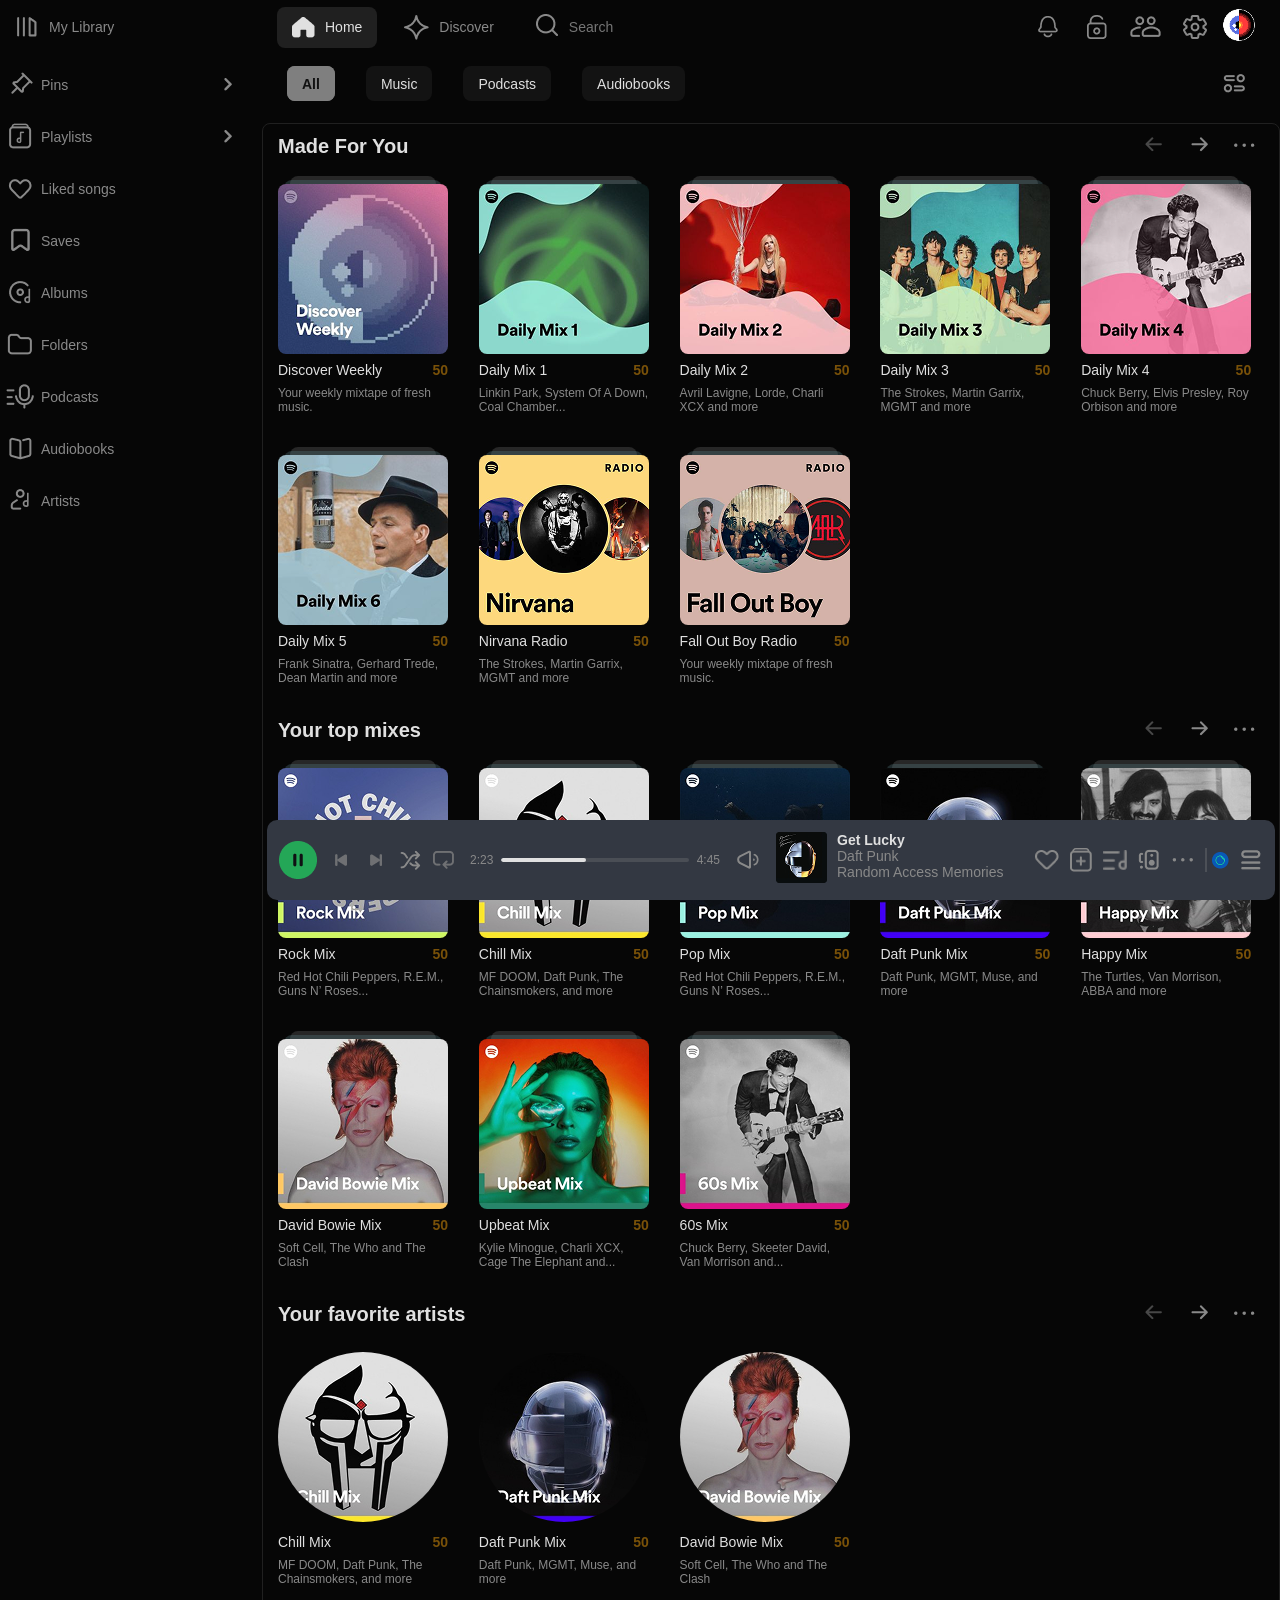
==== commit 82de0169: "style: add hover and focus states to filter items" ====
--- a/index.html
+++ b/index.html
@@ -1,269 +1,314 @@
 <!doctype html>
 <html lang="en">
-
-<head>
+  <head>
     <meta charset="UTF-8" />
     <meta name="viewport" content="width=device-width, initial-scale=1.0" />
     <link rel="stylesheet" href="./styles/css/style.css" />
     <title>Collaborative-Web-Build</title>
-</head>
-
-<body>
-
+  </head>
+
+  <body>
     <!-- import main header using js -->
     <div id="header-placeholder"></div>
 
     <main>
-
-        <!-- import sidebar using js -->
-        <div id="sidebar-placeholder"></div>
-
-        <section class="main_Content">
-            <!-- import secondary navigation using js -->
-
-            <div id="navbar-placeholder"></div>
-            <!-- Section Made For You -->
-
-            <section class="shelf">
-                <header class="heading-area">
-                    <h3>Made For You</h3>
-                    <div class="direction-carousel">
-                        <img src="./assets/home_images/icons big (2).png" alt="Left Direction" />
-                        <img src="./assets/home_images/icons big (3).png" alt="Right Direction" />
-                        <img src="./assets/home_images/pc-home-more.png" alt="More" />
-                    </div>
-                </header>
-                <div class="made-for-you">
-                    <article class="music-card">
-                        <div class="music-card__img-wrapper">
-                            <img src="./assets/home_images/image 6.png" alt="Discover Weekly" />
-                        </div>
-                        <div class="discover-weekly">
-                            <h4>Discover Weekly</h4>
-                            <span>50</span>
-                        </div>
-                        <p>Your weekly mixtape of fresh music.</p>
-                    </article>
-                    <article class="music-card">
-                        <div class="music-card__img-wrapper">
-                            <img src="./assets/home_images/image 7.png" alt="Daily Mix 1" />
-                        </div>
-                        <div class="discover-weekly">
-                            <h4>Daily Mix 1</h4>
-                            <span>50</span>
-                        </div>
-                        <p>Linkin Park, System Of A Down, Coal Chamber...</p>
-                    </article>
-                    <article class="music-card">
-                        <div class="music-card__img-wrapper">
-                            <img src="./assets/home_images/image 8.png" alt="Daily Mix 2" />
-                        </div>
-                        <div class="discover-weekly">
-                            <h4>Daily Mix 2</h4>
-                            <span>50</span>
-                        </div>
-                        <p>Avril Lavigne, Lorde, Charli XCX and more</p>
-                    </article>
-                    <article class="music-card">
-                        <div class="music-card__img-wrapper">
-                            <img src="./assets/home_images/image 9.png" alt="Daily Mix 3" />
-                        </div>
-                        <div class="discover-weekly">
-                            <h4>Daily Mix 3</h4>
-                            <span>50</span>
-                        </div>
-                        <p>The Strokes, Martin Garrix, MGMT and more</p>
-                    </article>
-                    <article class="music-card">
-                        <div class="music-card__img-wrapper">
-                            <img src="./assets/home_images/image 10.png" alt="Daily Mix 4" />
-                        </div>
-                        <div class="discover-weekly">
-                            <h4>Daily Mix 4</h4>
-                            <span>50</span>
-                        </div>
-                        <p>Chuck Berry, Elvis Presley, Roy Orbison and more</p>
-                    </article>
-                    <article class="music-card">
-                        <div class="music-card__img-wrapper">
-                            <img src="./assets/home_images/image 11.png" alt="Daily Mix 5" />
-                        </div>
-                        <div class="discover-weekly">
-                            <h4>Daily Mix 5</h4>
-                            <span>50</span>
-                        </div>
-                        <p>Frank Sinatra, Gerhard Trede, Dean Martin and more</p>
-                    </article>
-                    <article class="music-card">
-                        <div class="music-card__img-wrapper">
-                            <img src="./assets/home_images/image 17.png" alt="Nirvana Radio" />
-                        </div>
-                        <div class="discover-weekly">
-                            <h4>Nirvana Radio</h4>
-                            <span>50</span>
-                        </div>
-                        <p>The Strokes, Martin Garrix, MGMT and more</p>
-                    </article>
-                    <article class="music-card">
-                        <div class="music-card__img-wrapper">
-                            <img src="./assets/home_images/image 16.png" alt="Fall Out Boy Radio" />
-                        </div>
-                        <div class="discover-weekly">
-                            <h4>Fall Out Boy Radio</h4>
-                            <span>50</span>
-                        </div>
-                        <p>Your weekly mixtape of fresh music.</p>
-                    </article>
-                </div>
-            </section>
-
-            <!-- Section Your top mixes -->
-
-            <section class="shelf">
-                <header class="heading-area">
-                    <h3>Your top mixes</h3>
-                    <div class="direction-carousel">
-                        <img src="./assets/home_images/icons big (2).png" alt="Left Direction" />
-                        <img src="./assets/home_images/icons big (3).png" alt="Right Direction" />
-                        <img src="./assets/home_images/pc-home-more.png" alt="More" />
-                    </div>
-                </header>
-                <div class="made-for-you">
-                    <article class="music-card">
-                        <div class="music-card__img-wrapper">
-                            <img src="./assets/home_images/image 2.png" alt="Rock Mix" />
-                        </div>
-                        <div class="discover-weekly">
-                            <h4>Rock Mix</h4>
-                            <span>50</span>
-                        </div>
-                        <p>Red Hot Chili Peppers, R.E.M., Guns N’ Roses...</p>
-                    </article>
-                    <article class="music-card">
-                        <div class="music-card__img-wrapper">
-                            <img src="./assets/home_images/image 3.png" alt="Chill Mix" />
-                        </div>
-                        <div class="discover-weekly">
-                            <h4>Chill Mix</h4>
-                            <span>50</span>
-                        </div>
-                        <p>MF DOOM, Daft Punk, The Chainsmokers, and more</p>
-                    </article>
-                    <article class="music-card">
-                        <div class="music-card__img-wrapper">
-                            <img src="./assets/home_images/image 4.png" alt="Pop Mix" />
-                        </div>
-                        <div class="discover-weekly">
-                            <h4>Pop Mix</h4>
-                            <span>50</span>
-                        </div>
-                        <p>Red Hot Chili Peppers, R.E.M., Guns N’ Roses...</p>
-                    </article>
-                    <article class="music-card">
-                        <div class="music-card__img-wrapper">
-                            <img src="./assets/home_images/image 16 (1).png" alt="Daft Punk Mix" />
-                        </div>
-                        <div class="discover-weekly">
-                            <h4>Daft Punk Mix</h4>
-                            <span>50</span>
-                        </div>
-                        <p>Daft Punk, MGMT, Muse, and more</p>
-                    </article>
-                    <article class="music-card">
-                        <div class="music-card__img-wrapper">
-                            <img src="./assets/home_images/image 4 (1).png" alt="Happy Mix" />
-                        </div>
-                        <div class="discover-weekly">
-                            <h4>Happy Mix</h4>
-                            <span>50</span>
-                        </div>
-                        <p>The Turtles, Van Morrison, ABBA and more</p>
-                    </article>
-                    <article class="music-card">
-                        <div class="music-card__img-wrapper">
-                            <img src="./assets/home_images/image 17 (1).png" alt="David Bowie Mix" />
-                        </div>
-                        <div class="discover-weekly">
-                            <h4>David Bowie Mix</h4>
-                            <span>50</span>
-                        </div>
-                        <p>Soft Cell, The Who and The Clash</p>
-                    </article>
-                    <article class="music-card">
-                        <div class="music-card__img-wrapper">
-                            <img src="./assets/home_images/image 18.png" alt="Upbeat Mix" />
-                        </div>
-                        <div class="discover-weekly">
-                            <h4>Upbeat Mix</h4>
-                            <span>50</span>
-                        </div>
-                        <p>Kylie Minogue, Charli XCX, Cage The Elephant and...</p>
-                    </article>
-                    <article class="music-card">
-                        <div class="music-card__img-wrapper">
-                            <img src="./assets/home_images/image 19.png" alt="60s Mix" />
-                        </div>
-                        <div class="discover-weekly">
-                            <h4>60s Mix</h4>
-                            <span>50</span>
-                        </div>
-                        <p>Chuck Berry, Skeeter David, Van Morrison and...</p>
-                    </article>
-                </div>
-            </section>
-
-            <!-- Section Your favorite artists -->
-
-            <!-- მედიაზე არ ვარგა  -->
-
-            <section class="shelf">
-                <header class="heading-area">
-                    <h3>Your favorite artists</h3>
-                    <div class="direction-carousel">
-                        <img src="./assets/home_images/icons big (2).png" alt="Left Direction" />
-                        <img src="./assets/home_images/icons big (3).png" alt="Right Direction" />
-                        <img src="./assets/home_images/pc-home-more.png" alt="More" />
-                    </div>
-                </header>
-                <div class="made-for-you favourite-artists">
-                    <article class="music-card">
-                        <div class="music-card--rounded">
-                            <img src="./assets/home_images/image 3.png" alt="Chill Mix" />
-                        </div>
-                        <div class="discover-weekly">
-                            <h4>Chill Mix</h4>
-                            <span>50</span>
-                        </div>
-                        <p>MF DOOM, Daft Punk, The Chainsmokers, and more</p>
-                    </article>
-                    <article class="music-card">
-                        <div class="music-card--rounded">
-                            <img src="./assets/home_images/image 16 (1).png" alt="Daft Punk Mix" />
-                        </div>
-                        <div class="discover-weekly">
-                            <h4>Daft Punk Mix</h4>
-                            <span>50</span>
-                        </div>
-                        <p>Daft Punk, MGMT, Muse, and more</p>
-                    </article>
-                    <article class="music-card">
-                        <div class="music-card--rounded">
-                            <img src="./assets/home_images/image 17 (1).png" alt="David Bowie Mix" />
-                        </div>
-                        <div class="discover-weekly">
-                            <h4>David Bowie Mix</h4>
-                            <span>50</span>
-                        </div>
-                        <p>Soft Cell, The Who and The Clash</p>
-                    </article>
-                </div>
-            </section>
+      <!-- import sidebar using js -->
+      <div id="sidebar-placeholder"></div>
+
+      <section class="main_Content">
+        <!-- import secondary navigation using js -->
+
+        <div id="navbar-placeholder"></div>
+        <!-- Section Made For You -->
+
+        <section class="shelf">
+          <header class="heading-area">
+            <h3>Made For You</h3>
+            <div class="direction-carousel">
+              <img
+                src="./assets/home_images/icons big (2).png"
+                alt="Left Direction"
+              />
+              <img
+                src="./assets/home_images/icons big (3).png"
+                alt="Right Direction"
+              />
+              <img src="./assets/home_images/pc-home-more.png" alt="More" />
+            </div>
+          </header>
+          <div class="made-for-you">
+            <article class="music-card">
+              <div class="music-card__img-wrapper">
+                <img
+                  src="./assets/home_images/image 6.png"
+                  alt="Discover Weekly"
+                />
+              </div>
+              <div class="discover-weekly">
+                <h4>Discover Weekly</h4>
+                <span>50</span>
+              </div>
+              <p>Your weekly mixtape of fresh music.</p>
+            </article>
+            <article class="music-card">
+              <div class="music-card__img-wrapper">
+                <img src="./assets/home_images/image 7.png" alt="Daily Mix 1" />
+              </div>
+              <div class="discover-weekly">
+                <h4>Daily Mix 1</h4>
+                <span>50</span>
+              </div>
+              <p>Linkin Park, System Of A Down, Coal Chamber...</p>
+            </article>
+            <article class="music-card">
+              <div class="music-card__img-wrapper">
+                <img src="./assets/home_images/image 8.png" alt="Daily Mix 2" />
+              </div>
+              <div class="discover-weekly">
+                <h4>Daily Mix 2</h4>
+                <span>50</span>
+              </div>
+              <p>Avril Lavigne, Lorde, Charli XCX and more</p>
+            </article>
+            <article class="music-card">
+              <div class="music-card__img-wrapper">
+                <img src="./assets/home_images/image 9.png" alt="Daily Mix 3" />
+              </div>
+              <div class="discover-weekly">
+                <h4>Daily Mix 3</h4>
+                <span>50</span>
+              </div>
+              <p>The Strokes, Martin Garrix, MGMT and more</p>
+            </article>
+            <article class="music-card">
+              <div class="music-card__img-wrapper">
+                <img
+                  src="./assets/home_images/image 10.png"
+                  alt="Daily Mix 4"
+                />
+              </div>
+              <div class="discover-weekly">
+                <h4>Daily Mix 4</h4>
+                <span>50</span>
+              </div>
+              <p>Chuck Berry, Elvis Presley, Roy Orbison and more</p>
+            </article>
+            <article class="music-card">
+              <div class="music-card__img-wrapper">
+                <img
+                  src="./assets/home_images/image 11.png"
+                  alt="Daily Mix 5"
+                />
+              </div>
+              <div class="discover-weekly">
+                <h4>Daily Mix 5</h4>
+                <span>50</span>
+              </div>
+              <p>Frank Sinatra, Gerhard Trede, Dean Martin and more</p>
+            </article>
+            <article class="music-card">
+              <div class="music-card__img-wrapper">
+                <img
+                  src="./assets/home_images/image 17.png"
+                  alt="Nirvana Radio"
+                />
+              </div>
+              <div class="discover-weekly">
+                <h4>Nirvana Radio</h4>
+                <span>50</span>
+              </div>
+              <p>The Strokes, Martin Garrix, MGMT and more</p>
+            </article>
+            <article class="music-card">
+              <div class="music-card__img-wrapper">
+                <img
+                  src="./assets/home_images/image 16.png"
+                  alt="Fall Out Boy Radio"
+                />
+              </div>
+              <div class="discover-weekly">
+                <h4>Fall Out Boy Radio</h4>
+                <span>50</span>
+              </div>
+              <p>Your weekly mixtape of fresh music.</p>
+            </article>
+          </div>
         </section>
 
-        <!-- left aside section -->
-
-        <!-- right aside section -->
-        <!-- <aside class="activity_aside">
+        <!-- Section Your top mixes -->
+
+        <section class="shelf">
+          <header class="heading-area">
+            <h3>Your top mixes</h3>
+            <div class="direction-carousel">
+              <img
+                src="./assets/home_images/icons big (2).png"
+                alt="Left Direction"
+              />
+              <img
+                src="./assets/home_images/icons big (3).png"
+                alt="Right Direction"
+              />
+              <img src="./assets/home_images/pc-home-more.png" alt="More" />
+            </div>
+          </header>
+          <div class="made-for-you">
+            <article class="music-card">
+              <div class="music-card__img-wrapper">
+                <img src="./assets/home_images/image 2.png" alt="Rock Mix" />
+              </div>
+              <div class="discover-weekly">
+                <h4>Rock Mix</h4>
+                <span>50</span>
+              </div>
+              <p>Red Hot Chili Peppers, R.E.M., Guns N’ Roses...</p>
+            </article>
+            <article class="music-card">
+              <div class="music-card__img-wrapper">
+                <img src="./assets/home_images/image 3.png" alt="Chill Mix" />
+              </div>
+              <div class="discover-weekly">
+                <h4>Chill Mix</h4>
+                <span>50</span>
+              </div>
+              <p>MF DOOM, Daft Punk, The Chainsmokers, and more</p>
+            </article>
+            <article class="music-card">
+              <div class="music-card__img-wrapper">
+                <img src="./assets/home_images/image 4.png" alt="Pop Mix" />
+              </div>
+              <div class="discover-weekly">
+                <h4>Pop Mix</h4>
+                <span>50</span>
+              </div>
+              <p>Red Hot Chili Peppers, R.E.M., Guns N’ Roses...</p>
+            </article>
+            <article class="music-card">
+              <div class="music-card__img-wrapper">
+                <img
+                  src="./assets/home_images/image 16 (1).png"
+                  alt="Daft Punk Mix"
+                />
+              </div>
+              <div class="discover-weekly">
+                <h4>Daft Punk Mix</h4>
+                <span>50</span>
+              </div>
+              <p>Daft Punk, MGMT, Muse, and more</p>
+            </article>
+            <article class="music-card">
+              <div class="music-card__img-wrapper">
+                <img
+                  src="./assets/home_images/image 4 (1).png"
+                  alt="Happy Mix"
+                />
+              </div>
+              <div class="discover-weekly">
+                <h4>Happy Mix</h4>
+                <span>50</span>
+              </div>
+              <p>The Turtles, Van Morrison, ABBA and more</p>
+            </article>
+            <article class="music-card">
+              <div class="music-card__img-wrapper">
+                <img
+                  src="./assets/home_images/image 17 (1).png"
+                  alt="David Bowie Mix"
+                />
+              </div>
+              <div class="discover-weekly">
+                <h4>David Bowie Mix</h4>
+                <span>50</span>
+              </div>
+              <p>Soft Cell, The Who and The Clash</p>
+            </article>
+            <article class="music-card">
+              <div class="music-card__img-wrapper">
+                <img src="./assets/home_images/image 18.png" alt="Upbeat Mix" />
+              </div>
+              <div class="discover-weekly">
+                <h4>Upbeat Mix</h4>
+                <span>50</span>
+              </div>
+              <p>Kylie Minogue, Charli XCX, Cage The Elephant and...</p>
+            </article>
+            <article class="music-card">
+              <div class="music-card__img-wrapper">
+                <img src="./assets/home_images/image 19.png" alt="60s Mix" />
+              </div>
+              <div class="discover-weekly">
+                <h4>60s Mix</h4>
+                <span>50</span>
+              </div>
+              <p>Chuck Berry, Skeeter David, Van Morrison and...</p>
+            </article>
+          </div>
+        </section>
+
+        <!-- Section Your favorite artists -->
+
+        <!-- მედიაზე არ ვარგა  -->
+
+        <section class="shelf">
+          <header class="heading-area">
+            <h3>Your favorite artists</h3>
+            <div class="direction-carousel">
+              <img
+                src="./assets/home_images/icons big (2).png"
+                alt="Left Direction"
+              />
+              <img
+                src="./assets/home_images/icons big (3).png"
+                alt="Right Direction"
+              />
+              <img src="./assets/home_images/pc-home-more.png" alt="More" />
+            </div>
+          </header>
+          <div class="made-for-you favourite-artists">
+            <article class="music-card">
+              <div class="music-card--rounded">
+                <img src="./assets/home_images/image 3.png" alt="Chill Mix" />
+              </div>
+              <div class="discover-weekly">
+                <h4>Chill Mix</h4>
+                <span>50</span>
+              </div>
+              <p>MF DOOM, Daft Punk, The Chainsmokers, and more</p>
+            </article>
+            <article class="music-card">
+              <div class="music-card--rounded">
+                <img
+                  src="./assets/home_images/image 16 (1).png"
+                  alt="Daft Punk Mix"
+                />
+              </div>
+              <div class="discover-weekly">
+                <h4>Daft Punk Mix</h4>
+                <span>50</span>
+              </div>
+              <p>Daft Punk, MGMT, Muse, and more</p>
+            </article>
+            <article class="music-card">
+              <div class="music-card--rounded">
+                <img
+                  src="./assets/home_images/image 17 (1).png"
+                  alt="David Bowie Mix"
+                />
+              </div>
+              <div class="discover-weekly">
+                <h4>David Bowie Mix</h4>
+                <span>50</span>
+              </div>
+              <p>Soft Cell, The Who and The Clash</p>
+            </article>
+          </div>
+        </section>
+      </section>
+
+      <!-- left aside section -->
+
+      <!-- right aside section -->
+      <!-- <aside class="activity_aside">
             <div class="activit_List">
                 <p>Friends Activity</p>
                 <div class="activit_Icons">
@@ -285,7 +330,5 @@
     <div id="footer-placeholder"></div>
 
     <script src="./app.js"></script>
-
-</body>
-
-</html>+  </body>
+</html>
--- a/styles/css/style.css
+++ b/styles/css/style.css
@@ -47,18 +47,19 @@
 }
 
 .content-filter ul li {
+  height: 35px;
+}
+
+.content-filter ul a {
+  cursor: pointer;
+  border-radius: 8px;
+  height: 100%;
+  color: #e0e0e0;
   padding-inline: 15px;
-  height: 35px;
+  background-color: rgba(32, 32, 32, 0.5019607843);
   display: flex;
   justify-content: center;
   align-items: center;
-  background-color: rgba(32, 32, 32, 0.5019607843);
-  border-radius: 8px;
-  cursor: pointer;
-}
-
-.content-filter ul a {
-  color: #e0e0e0;
 }
 
 .content-filter ul .active {
@@ -122,7 +123,6 @@
   display: flex;
   align-items: center;
   gap: 10px;
-  width: 210px;
   padding-inline: 15px;
   cursor: pointer;
 }
@@ -134,6 +134,10 @@
 
 .active a {
   color: #e0e0e0;
+}
+
+a:visited {
+  color: purple;
 }
 
 input[type=search] {
@@ -153,7 +157,7 @@
   display: flex;
   align-items: center;
   padding-right: 10px;
-  gap: 13px;
+  gap: 8px;
 }
 
 .user-actions ul li a {
@@ -260,7 +264,7 @@
 
 .progress-fill {
   height: 100%;
-  background-color: #E0E0E0;
+  background-color: #e0e0e0;
   border-radius: 2px;
 }
 
@@ -282,6 +286,34 @@
 .meta-ai {
   padding-left: 5px;
   border-left: 2px solid rgba(137, 137, 137, 0.3019607843);
+}
+
+.footer-music-card {
+  height: 57px;
+  display: flex;
+  gap: 10px;
+}
+
+.footer-music-card__img-wrapper img {
+  width: 51px;
+  height: 51px;
+}
+
+.footer-discover-weekly {
+  display: flex;
+  flex-direction: column;
+}
+
+.footer-discover-weekly h4 {
+  font-size: 14px;
+  color: #e0e0e0;
+  letter-spacing: 3%;
+}
+
+.footer-discover-weekly span {
+  font-size: 14px;
+  color: #898989;
+  letter-spacing: 3%;
 }
 
 * {
@@ -302,7 +334,7 @@
 main {
   width: 100%;
   min-height: 100vh;
-  padding-top: 54px;
+  margin-top: 54px;
   display: flex;
 }
 
@@ -326,7 +358,7 @@
 }
 
 .heading-area {
-  height: 41px;
+  min-height: 41px;
   width: 100%;
   display: flex;
   justify-content: space-between;
@@ -346,6 +378,7 @@
 
 .made-for-you {
   width: 100%;
+  min-height: 256px;
   display: grid;
   grid-template-columns: repeat(auto-fill, minmax(170px, 1fr));
   gap: 18px;
@@ -690,5 +723,18 @@
     display: flex;
   }
 }
+.content-filter ul li a {
+  color: #e0e0e0;
+  transition: all 0.3s ease;
+}
+.content-filter ul li a:hover {
+  color: rgb(42.5, 42.5, 42.5);
+  background-color: #e0e0e0;
+}
+.content-filter ul li a:focus {
+  color: #111111;
+  font-weight: bold;
+  background-color: #e0e0e0;
+}
 
 /*# sourceMappingURL=style.css.map */
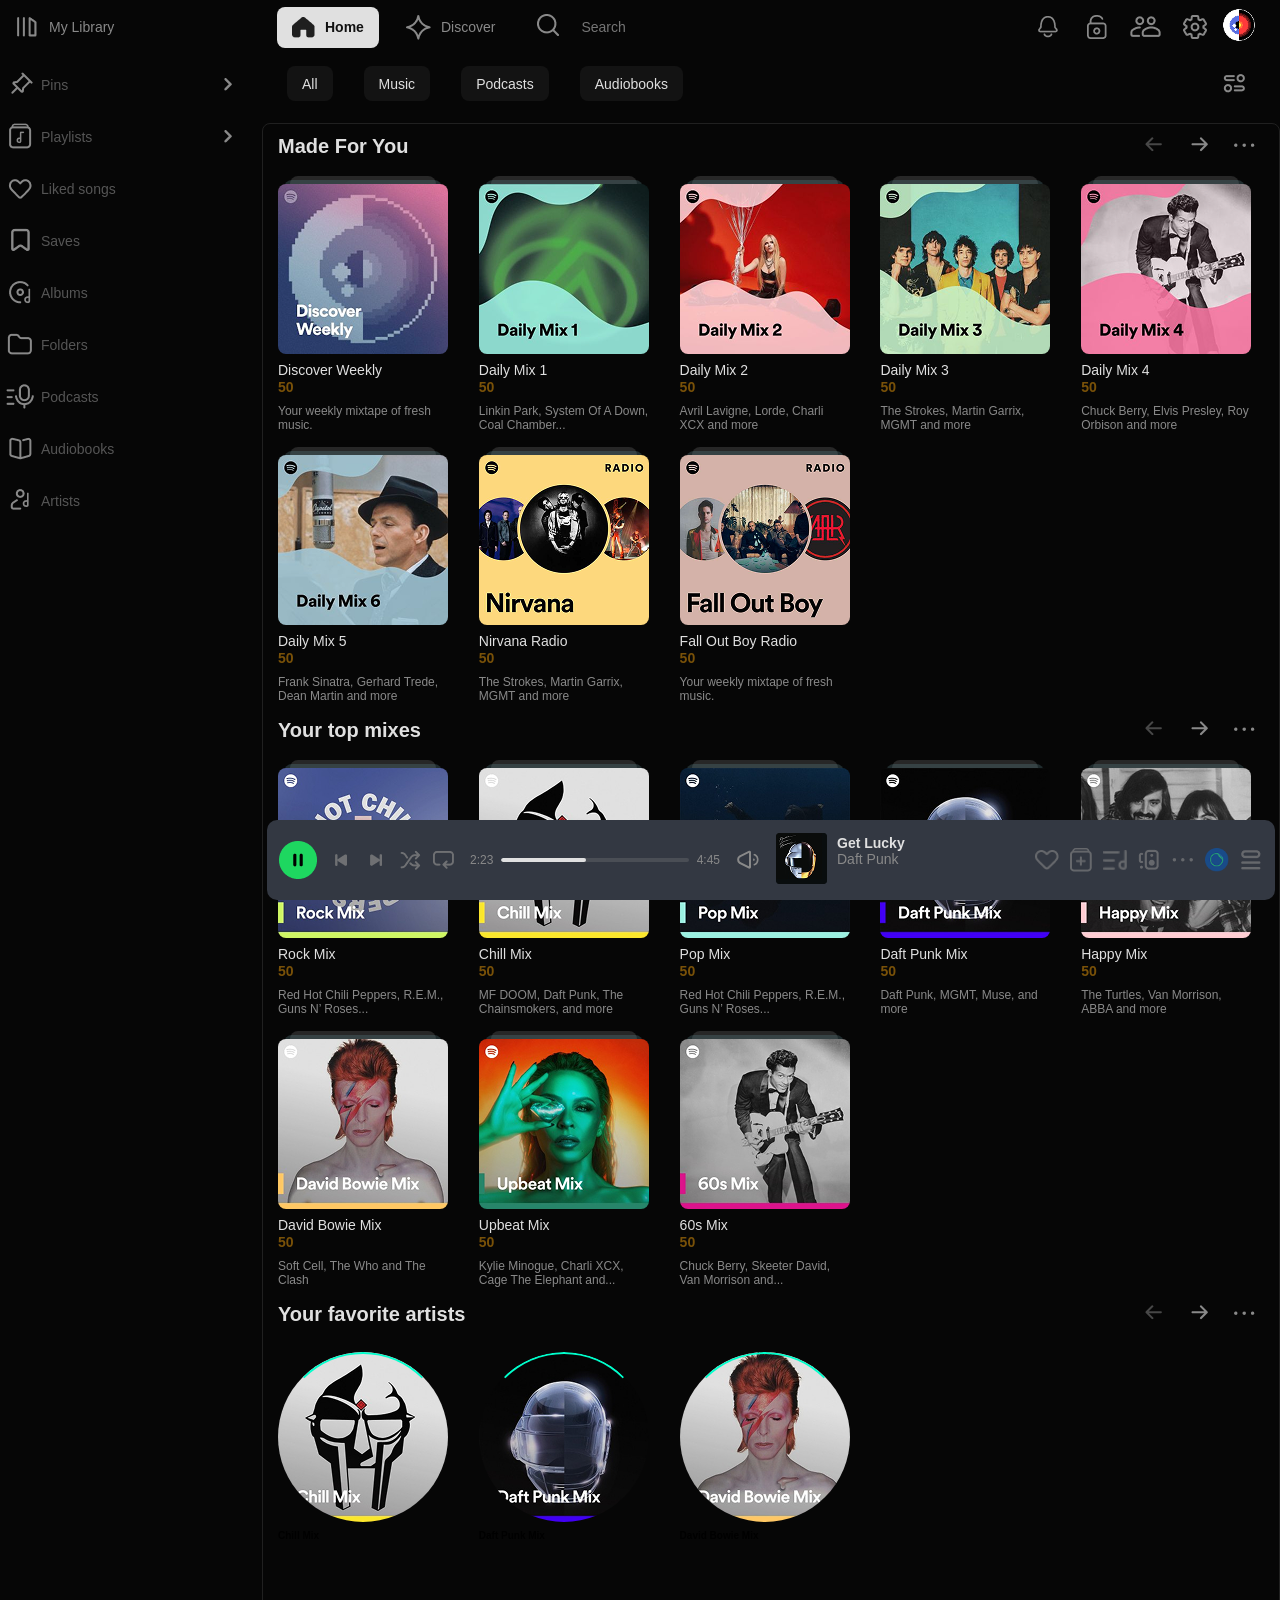
==== commit 995b29de: "styl: Add animated circular border to music card image" ====
--- a/index.html
+++ b/index.html
@@ -269,11 +269,7 @@
               <div class="music-card--rounded">
                 <img src="./assets/home_images/image 3.png" alt="Chill Mix" />
               </div>
-              <div class="discover-weekly">
-                <h4>Chill Mix</h4>
-                <span>50</span>
-              </div>
-              <p>MF DOOM, Daft Punk, The Chainsmokers, and more</p>
+              <h4>Chill Mix</h4>
             </article>
             <article class="music-card">
               <div class="music-card--rounded">
@@ -282,11 +278,7 @@
                   alt="Daft Punk Mix"
                 />
               </div>
-              <div class="discover-weekly">
-                <h4>Daft Punk Mix</h4>
-                <span>50</span>
-              </div>
-              <p>Daft Punk, MGMT, Muse, and more</p>
+              <h4>Daft Punk Mix</h4>
             </article>
             <article class="music-card">
               <div class="music-card--rounded">
@@ -295,11 +287,7 @@
                   alt="David Bowie Mix"
                 />
               </div>
-              <div class="discover-weekly">
-                <h4>David Bowie Mix</h4>
-                <span>50</span>
-              </div>
-              <p>Soft Cell, The Who and The Clash</p>
+              <h4>David Bowie Mix</h4>
             </article>
           </div>
         </section>
--- a/styles/css/style.css
+++ b/styles/css/style.css
@@ -62,24 +62,25 @@
   align-items: center;
 }
 
-.content-filter ul .active {
+.content-filter ul li a {
+  color: #e0e0e0;
+  transition: all 0.3s ease;
+}
+.content-filter ul li a:hover {
+  color: rgb(42.5, 42.5, 42.5);
   background-color: #e0e0e0;
-  display: flex;
-  justify-content: center;
-  align-items: center;
-}
-
-.content-filter ul .active a {
-  font-weight: 700;
-  font-size: 14px;
+}
+.content-filter ul li a:focus {
   color: #111111;
-  letter-spacing: 3%;
+  font-weight: bold;
+  background-color: #e0e0e0;
 }
 
 a {
   font-size: 14px;
   color: #898989;
   letter-spacing: 3%;
+  transition: color 0.5s ease;
 }
 
 .main-header {
@@ -125,25 +126,42 @@
   gap: 10px;
   padding-inline: 15px;
   cursor: pointer;
-}
-
-.active {
+  transition: background-color 0.3s ease;
+}
+.home_Page li:hover {
+  background-color: rgba(255, 255, 255, 0.1);
   border-radius: 8px;
-  background-color: #202020;
-}
-
-.active a {
-  color: #e0e0e0;
-}
-
-a:visited {
-  color: purple;
+}
+.home_Page li.active {
+  background-color: #e0e0e0;
+  border-radius: 8px;
+}
+.home_Page li.active a {
+  color: #111111;
+  font-weight: 700;
+}
+.home_Page li.active img {
+  filter: invert(1);
+}
+.home_Page li.active:hover {
+  background-color: #e0e0e0;
+}
+
+.avatar {
+  transition: filter 0.3s ease, transform 0.4s ease;
+  cursor: pointer;
+}
+
+.avatar:hover {
+  filter: drop-shadow(0 0 8px #f08f10);
+  transform: scale(0.8) rotate(360deg) !important;
 }
 
 input[type=search] {
   background: transparent;
-  border: none;
+  border: 1px solid transparent;
   outline: none;
+  padding: 5px 10px;
   font-size: 14px;
   color: #898989;
   letter-spacing: 3%;
@@ -151,6 +169,10 @@
 
 input[type=search]::-webkit-search-cancel-button {
   -webkit-appearance: none;
+}
+
+input[type=search]:focus {
+  background-color: rgba(255, 255, 255, 0.05);
 }
 
 .user-actions ul {
@@ -166,6 +188,7 @@
   display: flex;
   justify-content: center;
   align-items: center;
+  cursor: pointer;
 }
 
 /* left aside section */
@@ -183,6 +206,31 @@
   display: flex;
   justify-content: space-between;
   align-items: center;
+  border-radius: 8px;
+  transition: 0.25s ease;
+}
+
+.sidebar_Items:hover {
+  background-color: rgba(150, 150, 150, 0.4784313725);
+  box-shadow: 0 6px 15px rgba(230, 230, 230, 0.507);
+}
+
+.sidebar_Items a {
+  color: #555;
+  transition: 0.2s;
+}
+
+.sidebar_Items:hover a {
+  color: #000;
+  font-weight: 500;
+}
+
+.sidebar_Items img {
+  transition: 0.2s;
+}
+
+.sidebar_Items:hover img {
+  transform: scale(1.15);
 }
 
 .filter_Part {
@@ -238,6 +286,10 @@
   cursor: pointer;
 }
 
+.play-btn:active {
+  transform: scale(0.9);
+}
+
 .progress-container {
   display: flex;
   align-items: center;
@@ -260,6 +312,11 @@
   position: relative;
   overflow: hidden;
   cursor: pointer;
+  transition: height 0.2s ease;
+}
+
+.progress-rail:hover {
+  height: 6px;
 }
 
 .progress-fill {
@@ -281,17 +338,42 @@
   width: 24px;
   height: 24px;
   object-fit: contain;
+  opacity: 0.6;
+  transition: all 0.2s ease;
+  cursor: pointer;
+}
+
+.icon-group img:hover {
+  opacity: 1;
+  transform: scale(1.1);
+}
+
+.icon-group img[alt="Add to favorites"]:active {
+  transform: scale(1.4);
+  filter: hue-rotate(300deg) brightness(1.6);
+  transition: 0.1s;
 }
 
 .meta-ai {
-  padding-left: 5px;
-  border-left: 2px solid rgba(137, 137, 137, 0.3019607843);
+  transition: filter 0.3s ease, transform 0.2s ease;
+}
+
+.meta-ai:hover {
+  filter: drop-shadow(0 0 8px #0052cc);
+  transform: scale(1.2) rotate(360deg) !important;
 }
 
 .footer-music-card {
   height: 57px;
   display: flex;
+  align-items: center;
+  transition: transform 0.3s ease;
+  cursor: pointer;
   gap: 10px;
+}
+
+.footer-music-card:hover {
+  transform: scale(1.02);
 }
 
 .footer-music-card__img-wrapper img {
@@ -308,14 +390,65 @@
   font-size: 14px;
   color: #e0e0e0;
   letter-spacing: 3%;
-}
-
+  animation: neonGlow 2s ease-in-out infinite alternate;
+}
+
+@keyframes neonGlow {
+  from {
+    text-shadow: 0 0 2px #fff, 0 0 5px #fff;
+  }
+  to {
+    text-shadow: 0 0 5px #fff, 0 0 15px #4da6ff;
+  }
+}
 .footer-discover-weekly span {
   font-size: 14px;
   color: #898989;
   letter-spacing: 3%;
 }
 
+.scroll-container {
+  overflow: hidden;
+  white-space: nowrap;
+  width: 150px;
+}
+
+.album-name {
+  display: inline-block;
+  padding-left: 100%;
+  animation: marquee 10s linear infinite;
+  opacity: 0.7;
+  color: rgb(0, 255, 234) !important;
+}
+
+@keyframes marquee {
+  0% {
+    transform: translate(0, 0);
+  }
+  100% {
+    transform: translate(-100%, 0);
+  }
+}
+.footer-music-card__img-wrapper img {
+  border-radius: 4px;
+  overflow: visible;
+  animation: pulse 2s infinite ease-in-out;
+}
+
+@keyframes pulse {
+  0% {
+    transform: scale(1);
+    box-shadow: 0 0 0px rgba(77, 166, 255, 0);
+  }
+  50% {
+    transform: scale(1.05);
+    box-shadow: 0 0 15px rgba(77, 166, 255, 0.4);
+  }
+  100% {
+    transform: scale(1);
+    box-shadow: 0 0 0px rgba(77, 166, 255, 0);
+  }
+}
 * {
   margin: 0;
   padding: 0;
@@ -408,6 +541,13 @@
   border-radius: 8px;
   position: relative;
   z-index: 2;
+  transition: transform 0.3s ease;
+  cursor: pointer;
+}
+
+.music-card__img-wrapper:hover img {
+  transform: scale(1.05);
+  box-shadow: 0 6px 15px rgba(230, 230, 230, 0.507);
 }
 
 .music-card__img-wrapper::before {
@@ -441,11 +581,6 @@
   color: #b3b3b3;
 }
 
-.discover-weekly {
-  display: flex;
-  justify-content: space-between;
-}
-
 .discover-weekly h4,
 .discover-weekly span {
   font-size: 14px;
@@ -470,13 +605,47 @@
   justify-content: flex-start;
   gap: 18px;
 }
-
-.music-card--rounded img {
-  width: 100%;
+.favourite-artists .music-card h4 {
+  font-size: 10px;
+}
+
+.music-card--rounded {
+  position: relative;
+  width: 170px;
   height: 170px;
   border-radius: 50%;
-}
-
+  overflow: hidden;
+}
+
+.music-card--rounded img {
+  width: 100%;
+  height: 100%;
+  display: block;
+}
+
+.music-card--rounded::after {
+  content: "";
+  position: absolute;
+  top: 0;
+  left: 0;
+  width: 100%;
+  height: 100%;
+  border-radius: 50%;
+  border: 2px solid transparent;
+  border-top-color: #00ffcc;
+  animation: spin 2s linear infinite;
+  pointer-events: none;
+  box-sizing: border-box;
+}
+
+@keyframes spin {
+  from {
+    transform: rotate(0deg);
+  }
+  to {
+    transform: rotate(360deg);
+  }
+}
 /* rightaside section */
 * {
   margin: 0;
@@ -723,18 +892,5 @@
     display: flex;
   }
 }
-.content-filter ul li a {
-  color: #e0e0e0;
-  transition: all 0.3s ease;
-}
-.content-filter ul li a:hover {
-  color: rgb(42.5, 42.5, 42.5);
-  background-color: #e0e0e0;
-}
-.content-filter ul li a:focus {
-  color: #111111;
-  font-weight: bold;
-  background-color: #e0e0e0;
-}
 
 /*# sourceMappingURL=style.css.map */
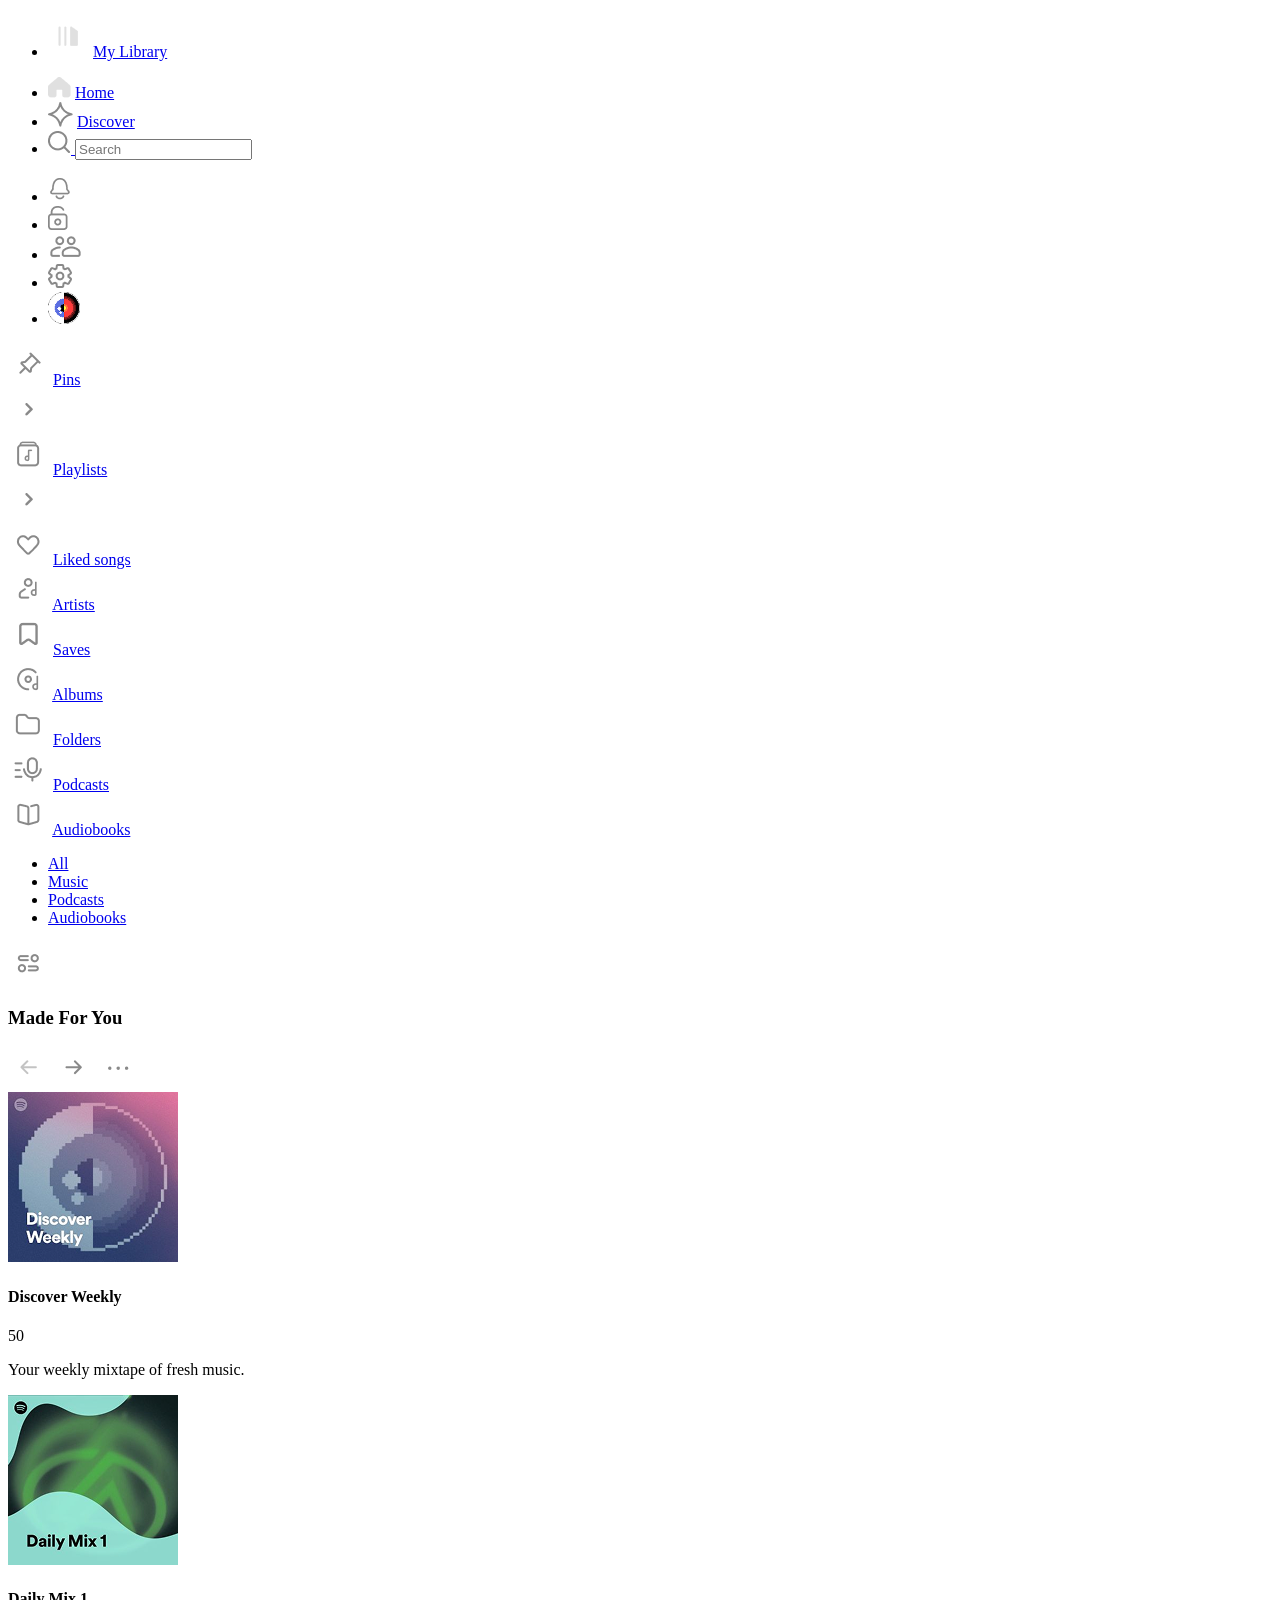
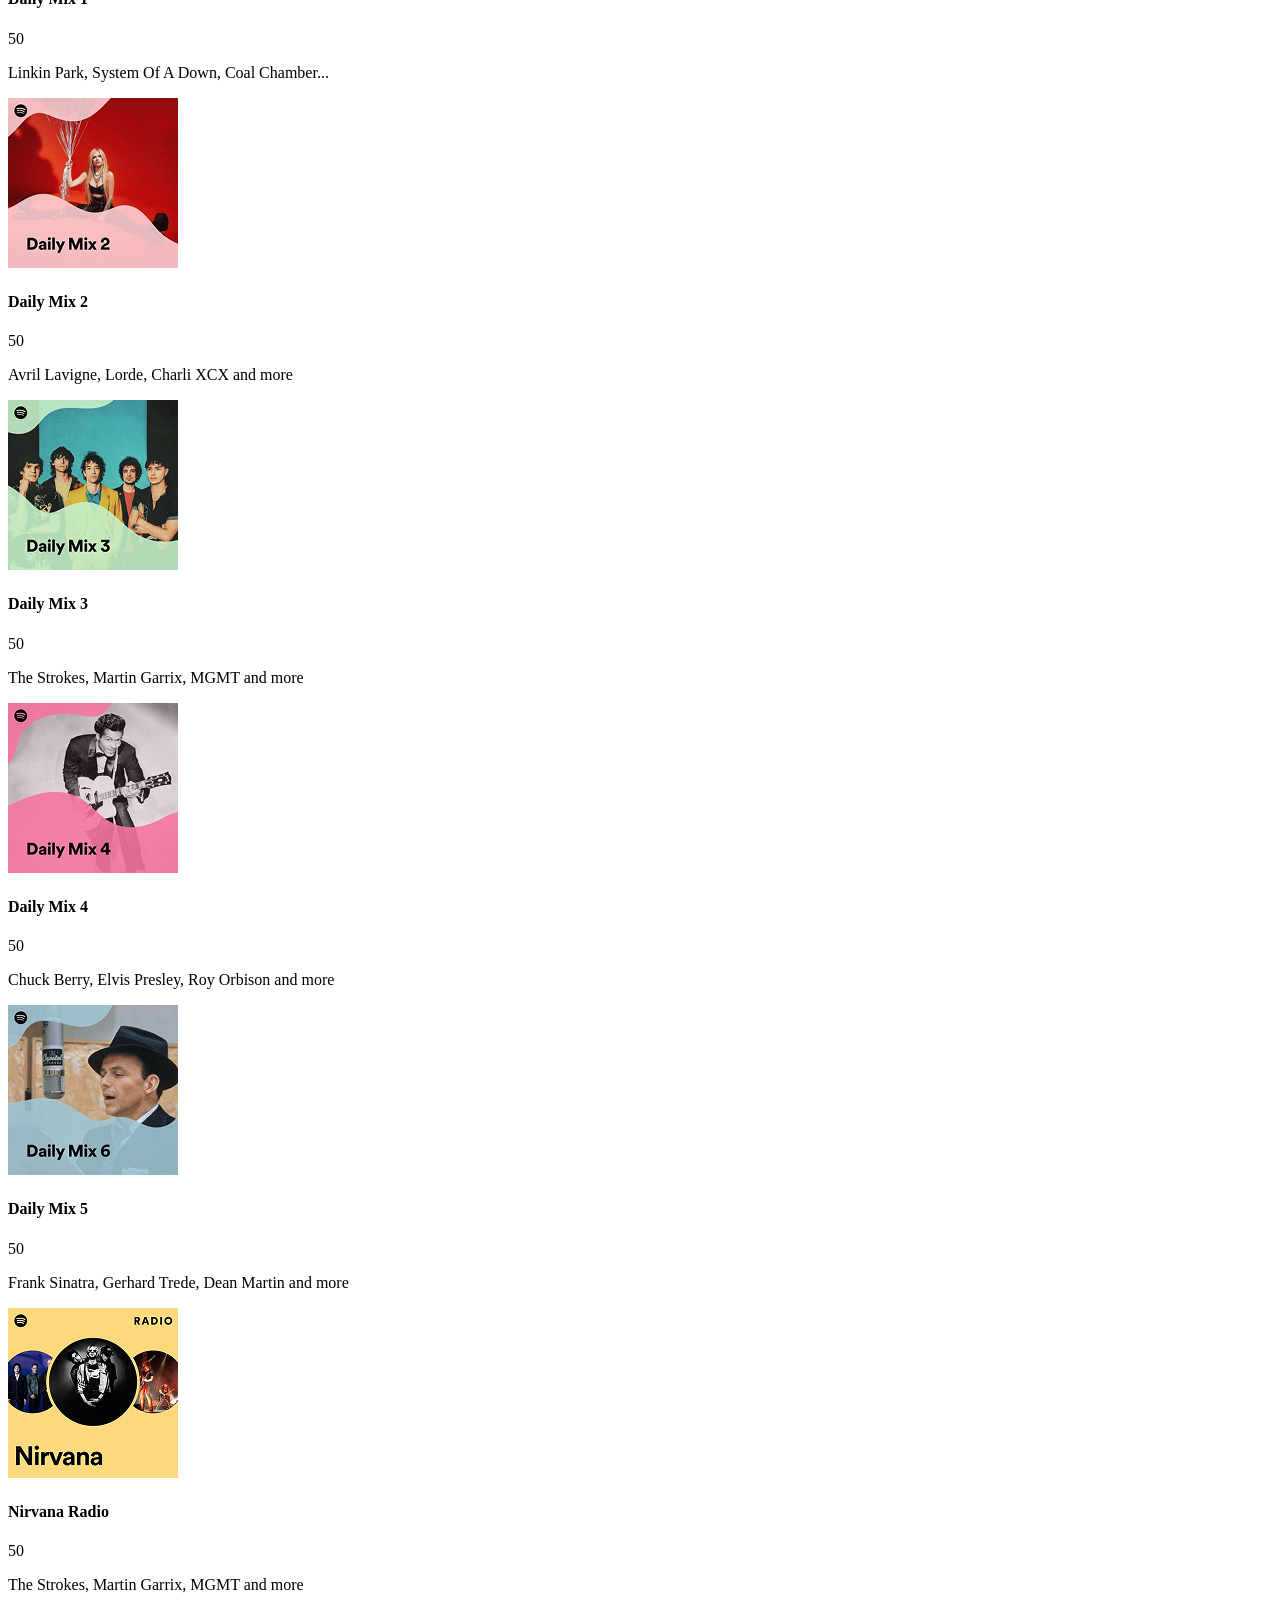
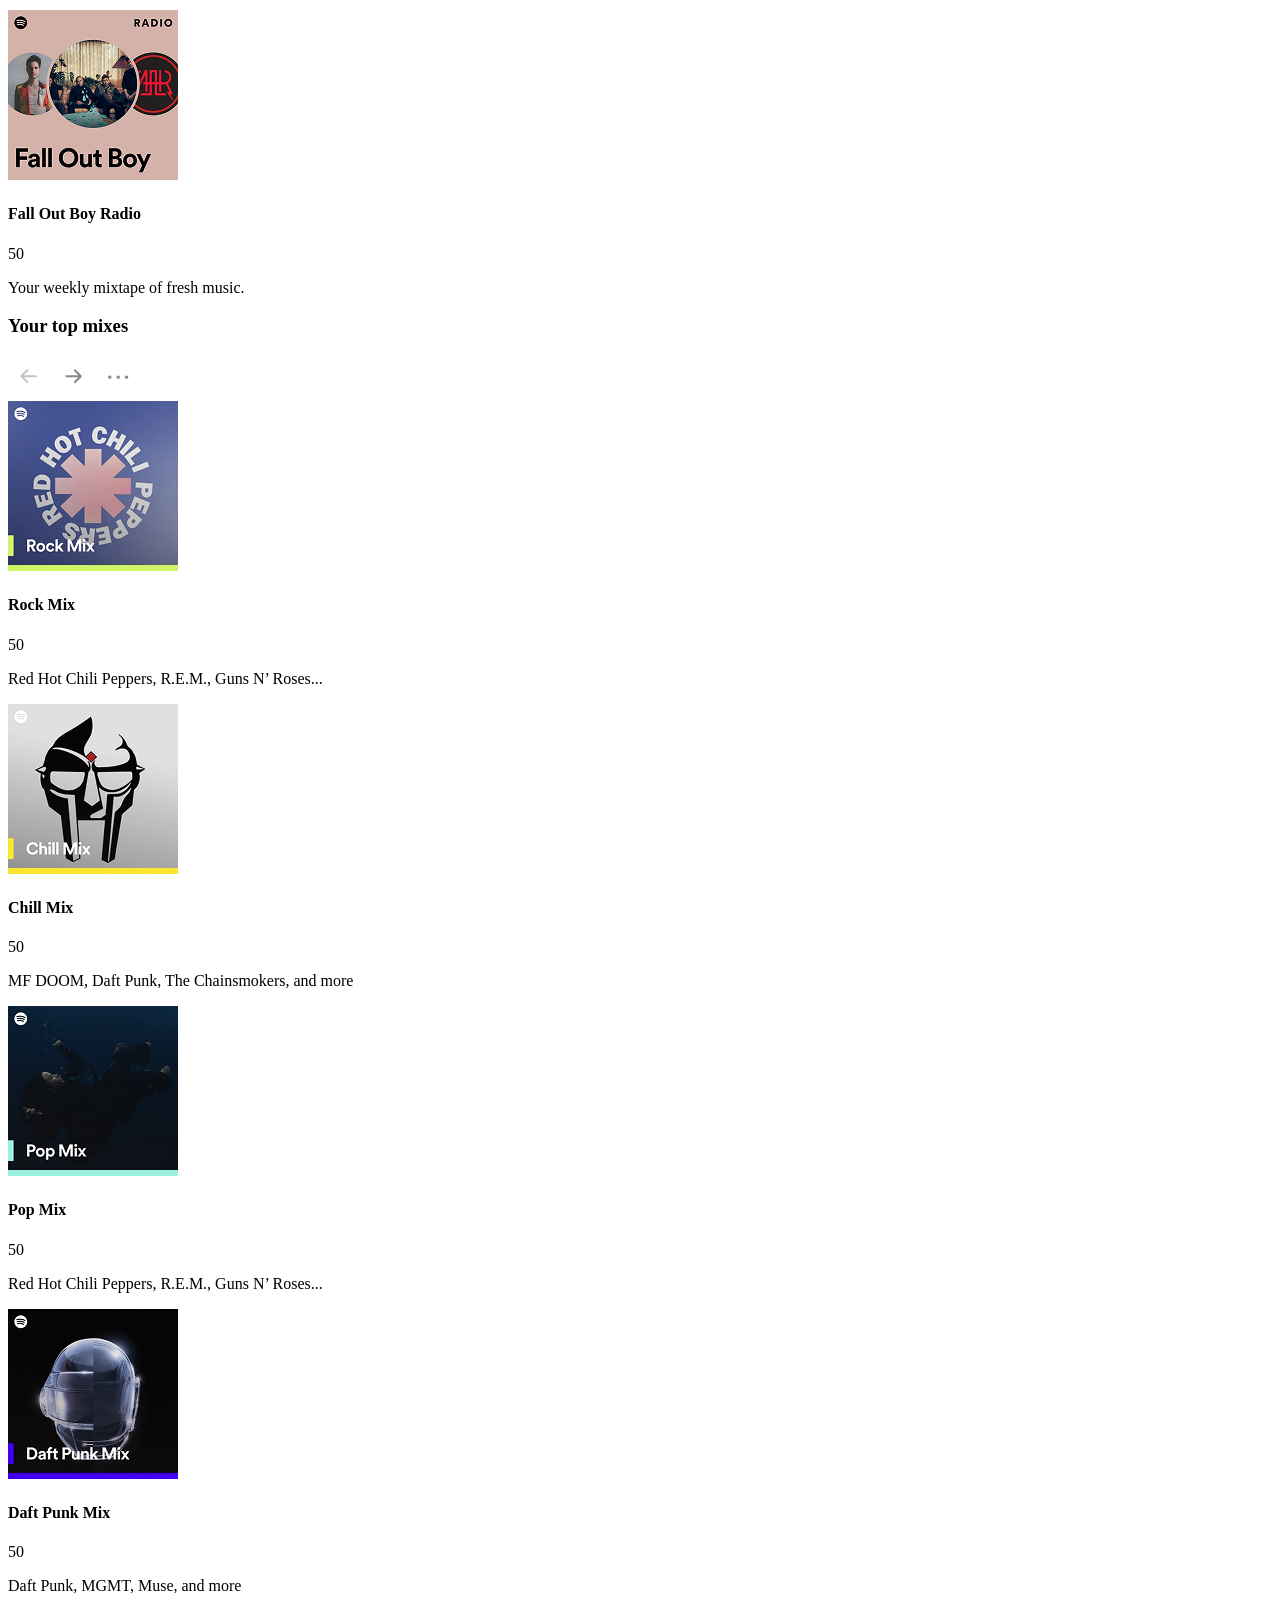
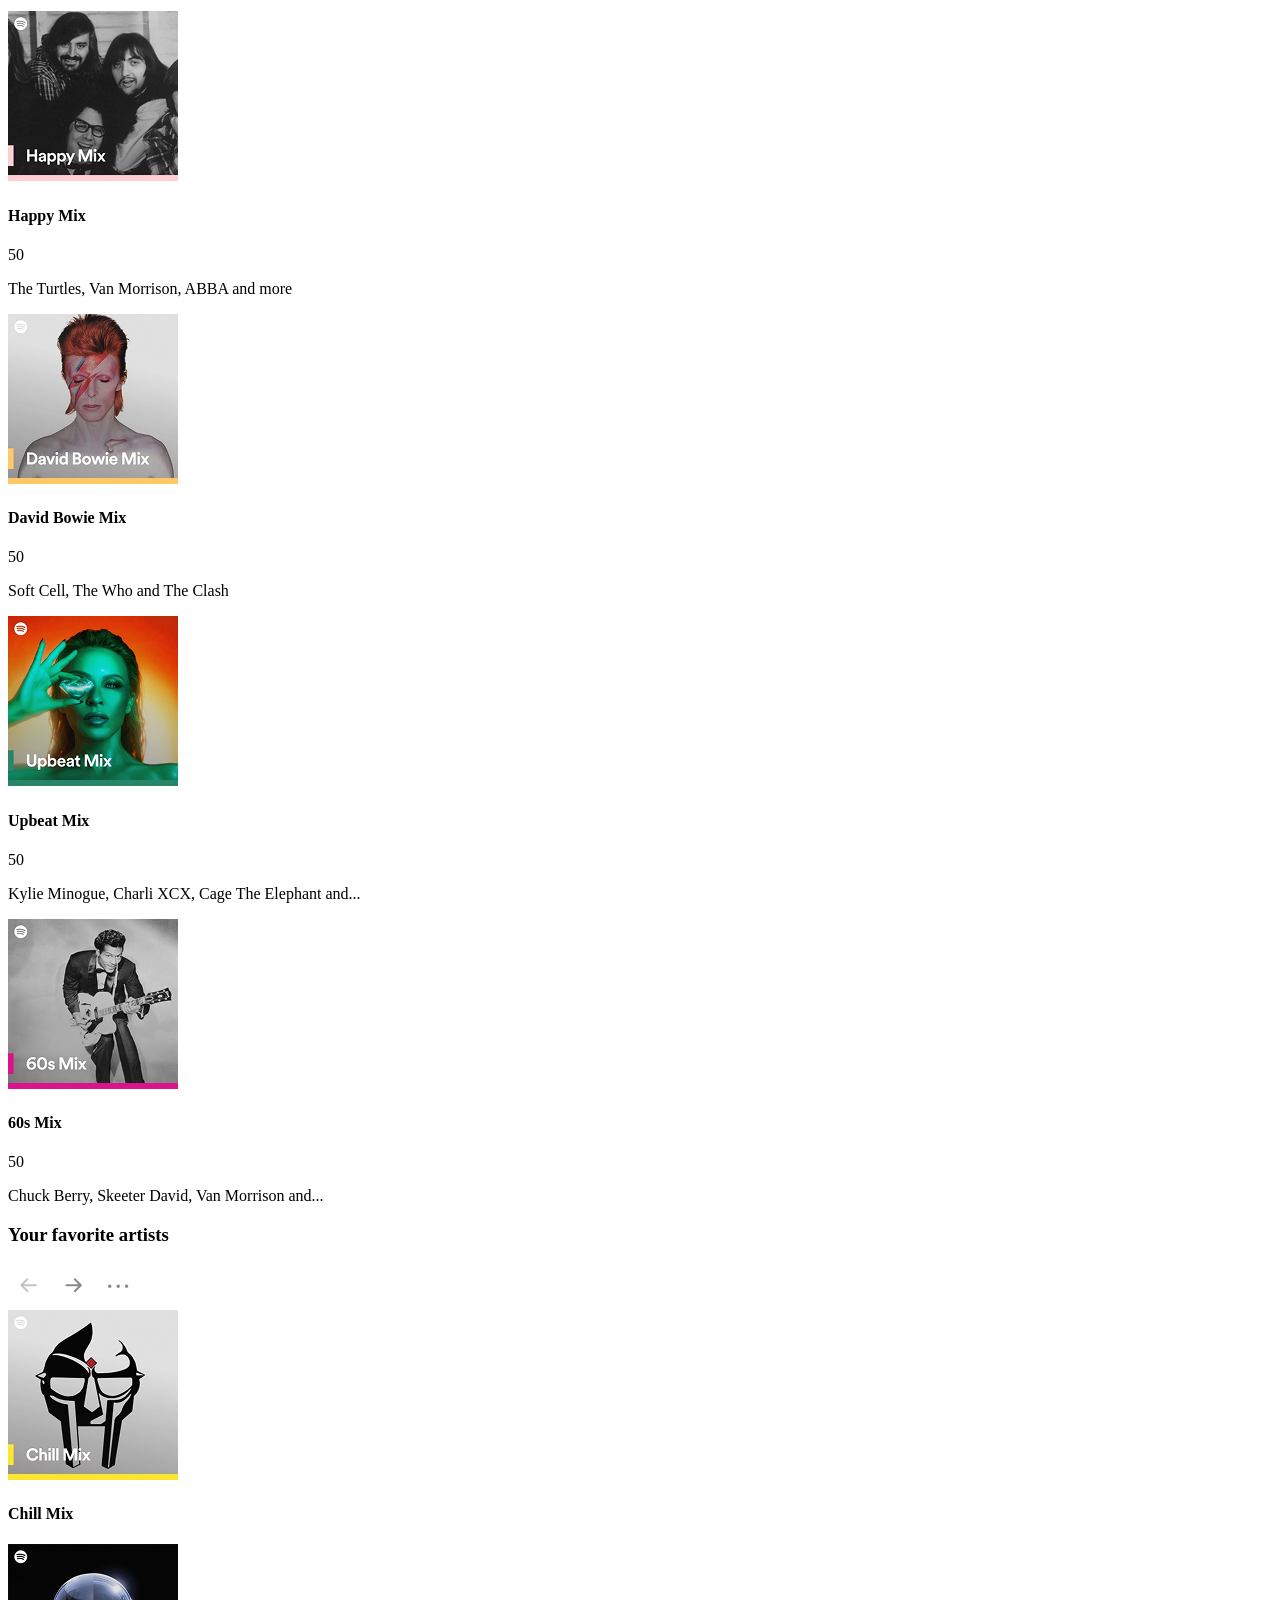
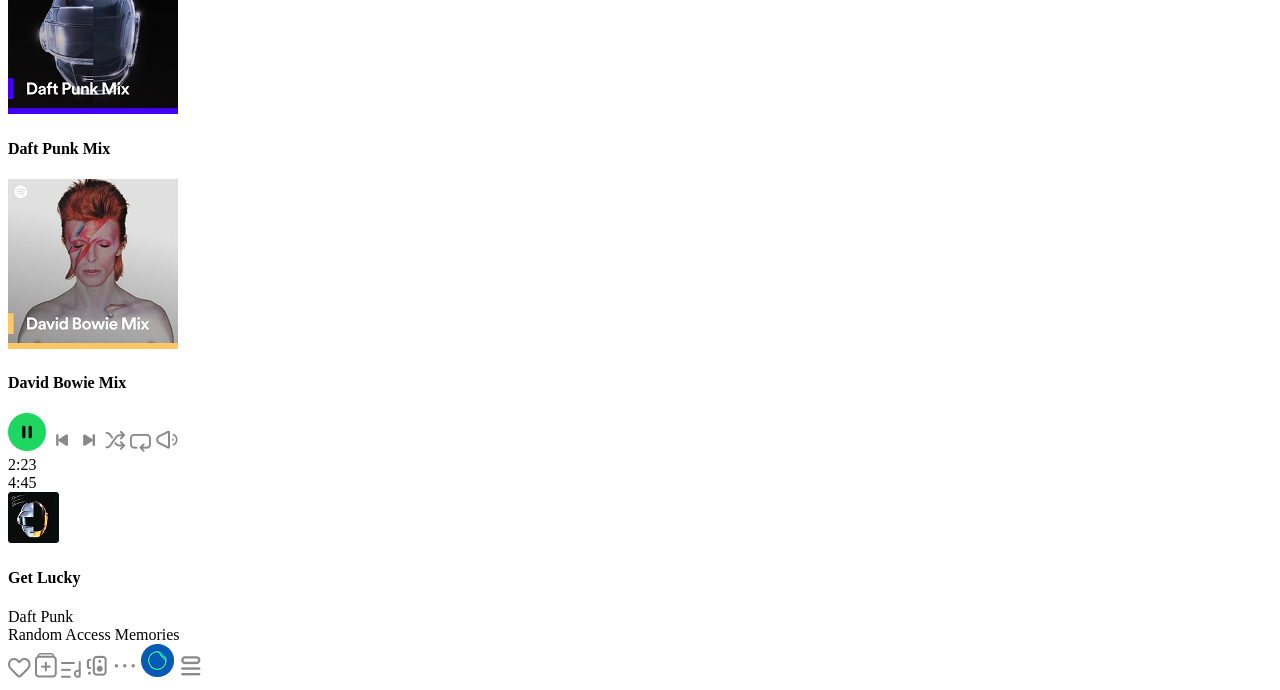
==== commit 30c2663e: "Remove unnecessary lines and comments" ====
--- a/index.html
+++ b/index.html
@@ -247,8 +247,6 @@
 
         <!-- Section Your favorite artists -->
 
-        <!-- მედიაზე არ ვარგა  -->
-
         <section class="shelf">
           <header class="heading-area">
             <h3>Your favorite artists</h3>
@@ -292,27 +290,6 @@
           </div>
         </section>
       </section>
-
-      <!-- left aside section -->
-
-      <!-- right aside section -->
-      <!-- <aside class="activity_aside">
-            <div class="activit_List">
-                <p>Friends Activity</p>
-                <div class="activit_Icons">
-                    <img src="./assets/aside_icons/icons big (14).png" alt="User" />
-                    <img src="./assets/aside_icons/icons big (15).png" alt="Cancel" />
-                </div>
-            </div>
-            <div class="activity_musics">
-                <img src="./assets/aside_icons/friend4.png" alt="Avatar" />
-                <div class="music_desc">
-                    <img src="" alt="">
-                    <p></p>
-                    <span></span>
-                </div>
-            </div>
-        </aside> -->
     </main>
 
     <div id="footer-placeholder"></div>
